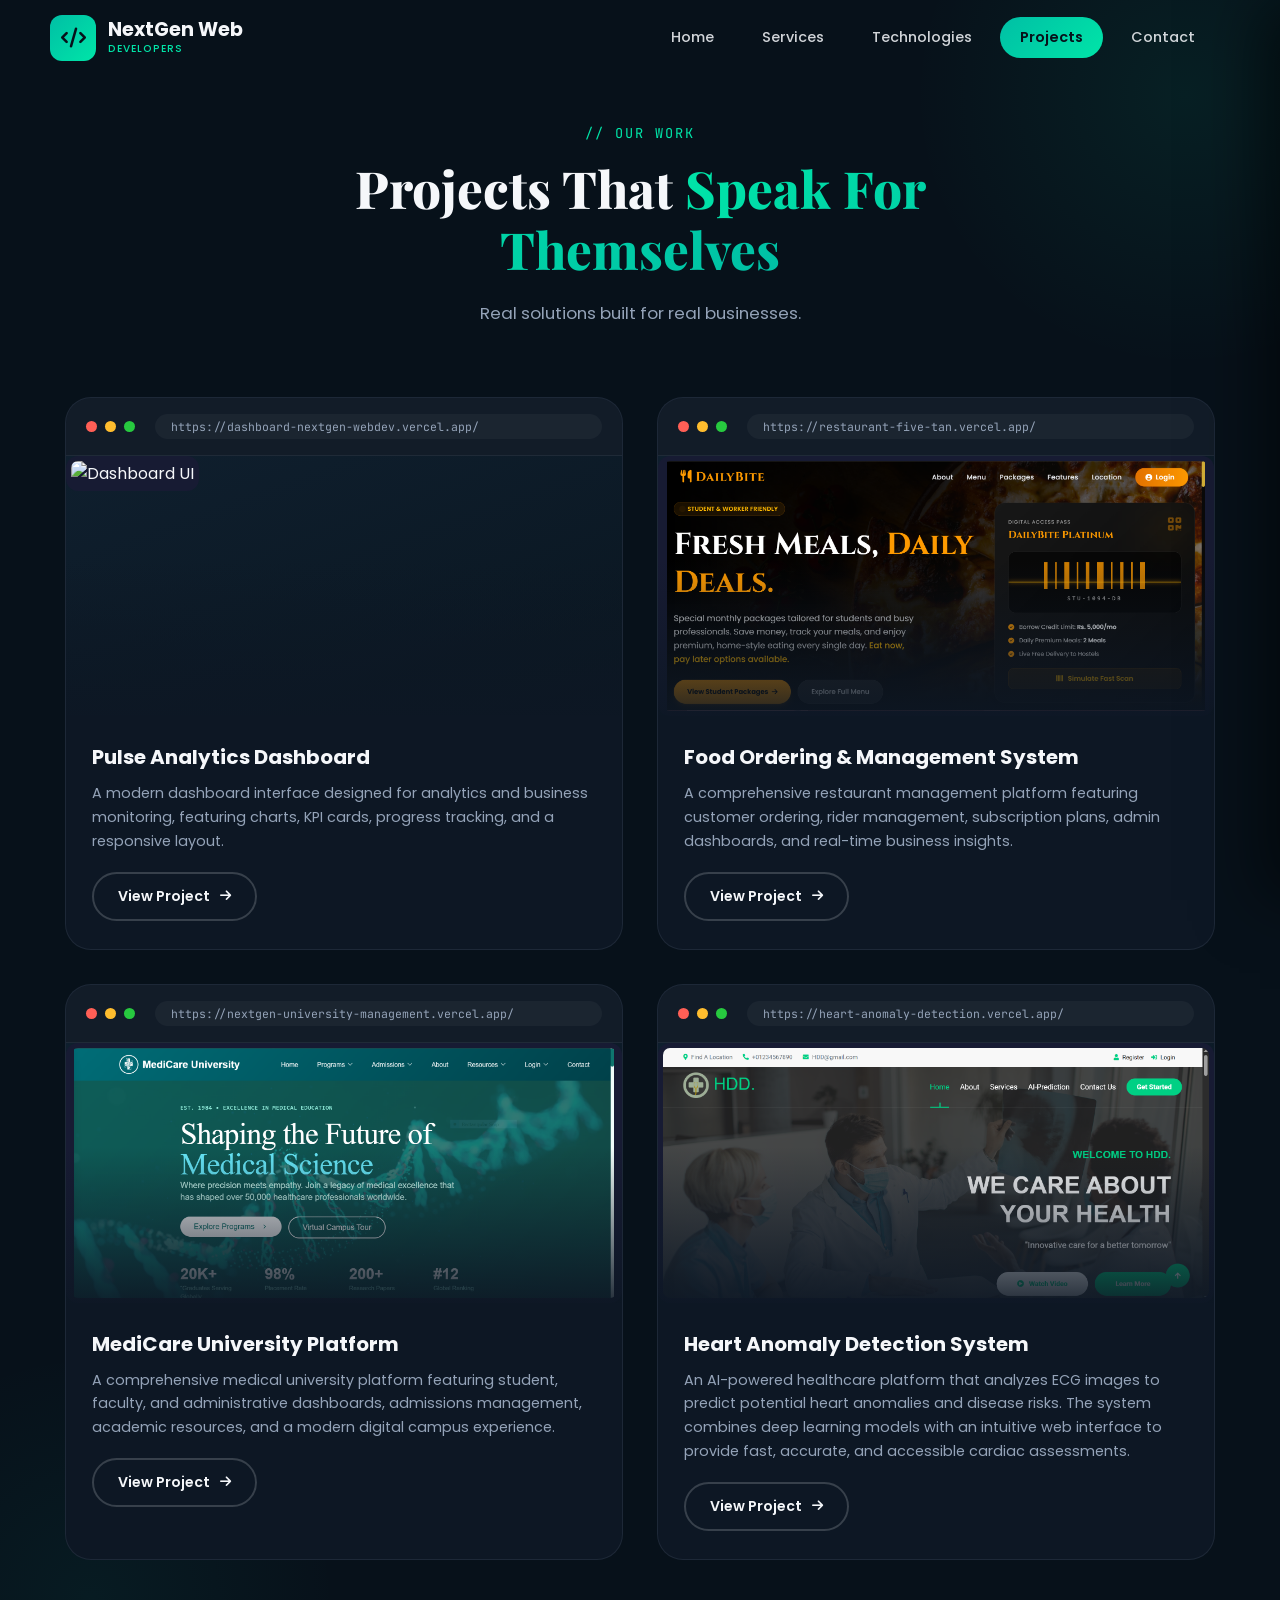
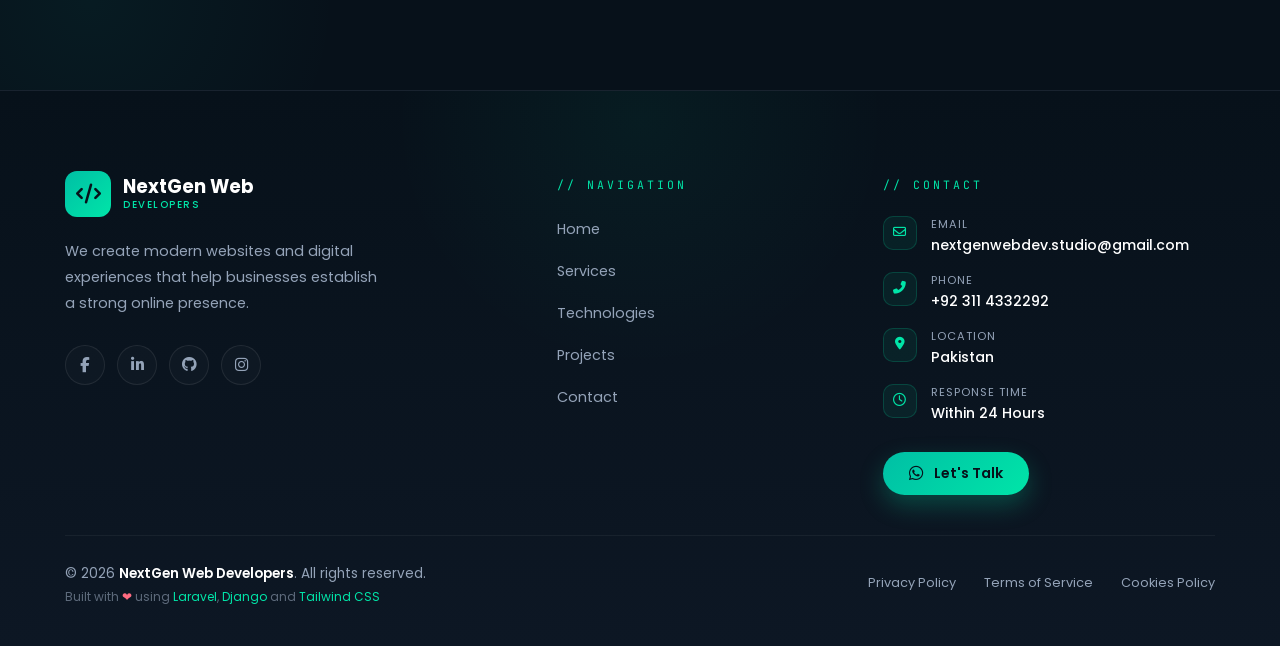
==== projects.html @ 282ff114 "Add files via upload" ====
<!DOCTYPE html>
<html lang="en">
<head>
    <meta charset="UTF-8">
    <meta name="viewport" content="width=device-width, initial-scale=1.0">
    <title>NextGen Web Developers — Websites That Grow Your Business</title>
    <link rel="stylesheet" href="https://cdnjs.cloudflare.com/ajax/libs/font-awesome/6.7.2/css/all.min.css">
    <link rel="stylesheet" href="https://cdn.jsdelivr.net/npm/bootstrap-icons@1.11.3/font/bootstrap-icons.css">
    <link
        href="https://fonts.googleapis.com/css2?family=Poppins:wght@300;400;500;600;700;800&family=Playfair+Display:wght@600;700;800&family=JetBrains+Mono:wght@400;500&display=swap"
        rel="stylesheet">
    <link rel="stylesheet" href="style1.css">
    <!-- Footer styles (namespaced, safe — no overlaps with style.css) -->
    <link rel="stylesheet" href="footer1.css">
    <style>
        .project-image{
    width:100%;
    height:100%;
    object-fit:cover;

    border-radius:12px;

    transition:0.4s ease;
    object-fit:contain;
background:#171b33;
padding:5px;
}

.project-card:hover .project-image{
    transform:scale(1.03);
}
    </style>
</head>
<body>
    <!-- ==================== NAVBAR ==================== -->
    <div class="navbar-wrapper" id="navbar">
        <nav class="navbar">
            <!-- Logo -->
            <a href="#" class="logo">
                <div class="logo-icon">
                    <i class="fas fa-code"></i>
                </div>
                <div class="logo-text">
                    <span class="university-name">NextGen Web</span>
                    <span class="tagline">Developers</span>
                </div>
            </a>
    
            <!-- Right Section -->
            <div class="nav-right">
                <ul class="nav-links" id="navLinks">
                    <li><a href="index1.html" >Home</a></li>
                    <li><a href="index1.html">Services</a></li>
                    <li><a href="index1.html">Technologies</a></li>
                    <li><a href="projects.html"  class="active">Projects</a></li>
                    <li><a href="index1.html">Contact</a></li>
                </ul>
    
                <p id="searchBtn">
    
                </p>
    
                <!-- Hamburger (right side, visible on small screens) -->
                <button class="mobile-menu-btn" id="mobileMenuBtn" aria-label="Open menu">
                    <span></span>
                    <span></span>
                    <span></span>
                </button>
            </div>
        </nav>
    </div>
    
    <!-- ==================== MOBILE SIDEBAR ==================== -->
    <div class="sidebar-backdrop" id="sidebarBackdrop"></div>
    
    <aside class="mobile-sidebar" id="mobileSidebar" aria-hidden="true">
        <div class="sidebar-header">
            <a href="#" class="logo">
                <div class="logo-icon">
                    <i class="fas fa-code"></i>
                </div>
                <div class="logo-text">
                    <span class="university-name" style="font-size:1rem;">NextGen Web</span>
                    <span class="tagline">Developers</span>
                </div>
            </a>
            <button class="sidebar-close" id="sidebarClose" aria-label="Close menu">
                <i class="fas fa-times"></i>
            </button>
        </div>
    
        <ul class="sidebar-nav">
            <li><a href="index1.html"><span><i class="fas fa-home"
                            style="margin-right:12px;color:#00E5A8;"></i>Home</span></a></li>

            <li><a href="index1.html"><span><i class="fas fa-layer-group" style="margin-right:12px;color:#00E5A8;"></i>Services</span></a></li>
    
            <li><a href="projects.html"  class="active"><span><i class="fas fa-briefcase"
                            style="margin-right:12px;color:#00E5A8;"></i>Projects</span></a></li>
            <li><a href="index1.html"><span><i class="fas fa-user" style="margin-right:12px;color:#00E5A8;"></i>About</span></a>
            </li>
            <li><a href="index1.html"><span><i class="fas fa-envelope" style="margin-right:12px;color:#00E5A8;"></i>Contact</span></a>
            </li>
        </ul>
    
        <div class="sidebar-footer">
            <a href="https://wa.me/923114332292?text=Hello%20NextGen%20Web%20Developers!%20I%20visited%20your%20website%20and%20would%20like%20to%20discuss%20a%20project."
                target="_blank" class="apply-btn"><i class="fas fa-paper-plane"></i> Get a Free Quote</a>
            <div class="sidebar-socials">
                <a href="https://www.facebook.com/profile.php?id=61590948110156" aria-label="Facebook"><i class="fab fa-facebook-f"></i></a>
                <a href="https://twitter.com"  aria-label="Twitter" target="_blank"><i class="fab fa-twitter"></i></a>
                <a href="https://instagram.com" aria-label="Instagram" target="_blank"><i class="fab fa-instagram"></i></a>
                <a href="https://linkedin.com" aria-label="LinkedIn" target="_blank"><i class="fab fa-linkedin-in"></i></a>
            </div>
        </div>
    </aside>
    
    <!-- ==================== SEARCH OVERLAY ==================== -->
    <div class="search-overlay" id="searchOverlay">
        <button class="close-search" id="closeSearch" aria-label="Close search">
            <i class="fas fa-times"></i>
        </button>
        <div class="search-container">
            <div class="search-input-wrapper">
                <input type="text" placeholder="Search services, projects, pricing...">
                <button aria-label="Submit search"><i class="fas fa-search"></i></button>
            </div>
            <div class="search-suggestions">
                <span>Popular:</span>
                <a href="#services">E-commerce Store</a>
                <a href="#services">Business Website</a>
                <a href="#services">POS System</a>
                <a href="#services">Landing Page</a>
            </div>
        </div>
    </div>

    <!-- ==================== PORTFOLIO SECTION ==================== -->
    <section class="portfolio-section" id="work">
        <div class="portfolio-inner">
            <div class="portfolio-header">
                <span class="portfolio-label">// OUR WORK</span>
                <h2>Projects That <span class="accent">Speak For Themselves</span></h2>
                <p>Real solutions built for real businesses.</p>
            </div>
    
            <div class="portfolio-grid">
    
                <!-- Project 1: Analytics Dashboard -->
                <div class="project-card">
                    <div class="browser-bar">
                        <span class="browser-dot red"></span>
                        <span class="browser-dot yellow"></span>
                        <span class="browser-dot green"></span>
                        <span class="browser-url">https://dashboard-nextgen-webdev.vercel.app/</span>
                    </div>
                <div class="project-shot">
                    <img src="images/1.png" alt="Dashboard UI" class="project-image">
                </div>
                    <div class="project-info">
                        <h3>Pulse Analytics Dashboard</h3>
                        <p>A modern dashboard interface designed for analytics and business monitoring, featuring charts, KPI cards, progress
                        tracking, and a responsive layout.</p>
                       
                        <a href="https://dashboard-nextgen-webdev.vercel.app/" target="_blank" class="view-project-btn">View Project <i class="fas fa-arrow-right"></i></a>
                    </div>
                </div>
    
                <!-- Project 2: E-commerce -->
                <div class="project-card">
                    <div class="browser-bar">
                        <span class="browser-dot red"></span>
                        <span class="browser-dot yellow"></span>
                        <span class="browser-dot green"></span>
                        <span class="browser-url">https://restaurant-five-tan.vercel.app/</span>
                    </div>
                <div class="project-shot">
                    <img src="images/restuarant.PNG" alt="Dashboard UI" class="project-image">
                </div>
                    <div class="project-info">
                        <h3>Food Ordering & Management System</h3>
                        <p>A comprehensive restaurant management platform featuring customer ordering, rider management, subscription plans,
                            admin dashboards, and real-time business insights.</p>
                        
                        <a href="https://restaurant-five-tan.vercel.app/" target="_blank" class="view-project-btn">View Project <i class="fas fa-arrow-right"></i></a>
                    </div>
                </div>
    
                <!-- Project 3: POS / Booking App -->
                <div class="project-card">
                    <div class="browser-bar">
                        <span class="browser-dot red"></span>
                        <span class="browser-dot yellow"></span>
                        <span class="browser-dot green"></span>
                        <span class="browser-url">https://nextgen-university-management.vercel.app/</span>
                    </div>
                    <div class="project-shot">
                        <img src="images/univeristy.PNG" alt="Dashboard UI" class="project-image">
                    </div>
                          
                    <div class="project-info">
                        <h3>MediCare University Platform</h3>
                        <p>A comprehensive medical university platform featuring student, faculty, and administrative dashboards, admissions
                        management, academic resources, and a modern digital campus experience.</p>
                       
                        <a href="https://nextgen-university-management.vercel.app/" target="_blank" class="view-project-btn">View Project <i class="fas fa-arrow-right"></i></a>
                    </div>
                </div>
    
                <!-- Project 4: Landing Page -->
                <div class="project-card">
                    <div class="browser-bar">
                        <span class="browser-dot red"></span>
                        <span class="browser-dot yellow"></span>
                        <span class="browser-dot green"></span>
                        <span class="browser-url">https://heart-anomaly-detection.vercel.app/</span>
                    </div>
                    <div class="project-shot">
                    <img src="images/ai.PNG" alt="Dashboard UI" class="project-image">
                    </div>
                    <div class="project-info">
                        <h3>Heart Anomaly Detection System</h3>
                        <p>An AI-powered healthcare platform that analyzes ECG images to predict potential heart anomalies and disease risks. The
                        system combines deep learning models with an intuitive web interface to provide fast, accurate, and accessible cardiac
                        assessments.</p>
                        
                        <a href="https://heart-anomaly-detection.vercel.app/" class="view-project-btn">View Project <i class="fas fa-arrow-right"></i></a>
                    </div>
                </div>
    
            </div>
        </div>
    </section>
    <!-- ---------------------------------------------------------------------------------- -->
   
    <!-- ---------------------------------------------------------------------------------- -->
    <!-- ==================== FOOTER (namespaced: ngwf-*) ==================== -->
    <footer class="ngwf-footer">
        <div class="ngwf-inner">
            <!-- Top grid -->
            <div class="ngwf-grid">
                <!-- LEFT — Brand -->
                <div class="ngwf-brand ngwf-reveal">
                    <a href="#" class="ngwf-logo">
                        <div class="ngwf-logo-icon"><i class="fas fa-code"></i></div>
                        <div class="ngwf-logo-text">
                            <span class="ngwf-brand-name">NextGen Web</span>
                            <span class="ngwf-brand-tag">Developers</span>
                        </div>
                    </a>
                    <p>We create modern websites and digital experiences that help businesses establish a strong online
                        presence.</p>
    
                    <div class="ngwf-socials">
                        <a href="https://www.facebook.com/profile.php?id=61590948110156" target="_blank"
                            aria-label="Facebook"><i class="fab fa-facebook-f"></i></a>
                        <a href="#" aria-label="LinkedIn"><i class="fab fa-linkedin-in"></i></a>
                        <a href="#" aria-label="GitHub"><i class="fab fa-github"></i></a>
                        <a href="#" aria-label="Instagram"><i class="fab fa-instagram"></i></a>
                    </div>
                </div>
    
                <!-- CENTER — Navigation -->
                <div class="ngwf-nav ngwf-reveal" style="transition-delay: 0.12s;">
                    <span class="ngwf-label">// Navigation</span>
                    <ul>
                        <li><a href="#home">Home</a></li>
                        <li><a href="#services">Services</a></li>
                        <li><a href="#technologies">Technologies</a></li>
                        <li><a href="projects.html">Projects</a></li>
                        <li><a href="#contact">Contact</a></li>
                    </ul>
                </div>
    
                <!-- RIGHT — Contact -->
                <div class="ngwf-contact ngwf-reveal" style="transition-delay: 0.24s;">
                    <span class="ngwf-label">// Contact</span>
                    <ul>
                        <li>
                            <div class="ngwf-ic"><i class="far fa-envelope"></i></div>
                            <div class="ngwf-ctext">
                                <span class="ngwf-clabel">Email</span>
                                <span class="ngwf-cvalue">nextgenwebdev.studio@gmail.com</span>
                            </div>
                        </li>
                        <li>
                            <div class="ngwf-ic"><i class="fas fa-phone-alt"></i></div>
                            <div class="ngwf-ctext">
                                <span class="ngwf-clabel">Phone</span>
                                <span class="ngwf-cvalue">+92 311 4332292</span>
                            </div>
                        </li>
                        <li>
                            <div class="ngwf-ic"><i class="fas fa-map-marker-alt"></i></div>
                            <div class="ngwf-ctext">
                                <span class="ngwf-clabel">Location</span>
                                <span class="ngwf-cvalue">Pakistan</span>
                            </div>
                        </li>
                        <li>
                            <div class="ngwf-ic"><i class="far fa-clock"></i></div>
                            <div class="ngwf-ctext">
                                <span class="ngwf-clabel">Response Time</span>
                                <span class="ngwf-cvalue">Within 24 Hours</span>
                            </div>
                        </li>
                    </ul>
    
                    <a href="https://wa.me/923114332292?text=Hello%20NextGen%20Web%20Developers!%20I%20visited%20your%20website%20and%20would%20like%20to%20discuss%20a%20project."
                        target="_blank" rel="noopener" class="ngwf-wa-btn">
                        <i class="fab fa-whatsapp"></i> Let's Talk
                    </a>
                </div>
            </div>
    
            <!-- Bottom bar -->
            <div class="ngwf-bottom ngwf-reveal" style="transition-delay: 0.35s;">
                <div class="ngwf-copy">
                    <span class="ngwf-copy-main">© 2026 <strong>NextGen Web Developers</strong>. All rights
                        reserved.</span>
                    <span class="ngwf-copy-sub">Built with <span class="ngwf-heart">❤</span> using <span
                            class="ngwf-tech">Laravel</span>,
                        <span class="ngwf-tech">Django</span> and <span class="ngwf-tech">Tailwind CSS</span></span>
                </div>
    
                <div class="ngwf-legal">
                    <a href="#">Privacy Policy</a>
                    <a href="#">Terms of Service</a>
                    <a href="#">Cookies Policy</a>
                </div>
            </div>
        </div>
    </footer>
    
    <!-- Scroll to top (namespaced) -->
    <button class="ngwf-scrolltop" id="ngwfScrollTop" aria-label="Scroll to top">
        <i class="fas fa-arrow-up"></i>
    </button>
    
    <script src="script1.js"></script>
    <!-- Footer JS (isolated IIFE — cannot conflict with script.js) -->
    <script src="footer1.js"></script>
    <script src="contact1.js"></script>

</body>
</html>
---- style1.css ----
* {
            margin: 0;
            padding: 0;
            box-sizing: border-box;
        }

        :root {
            --primary: #00E5A8;
            --secondary: #00BFA5;
            --dark: #07111A;
            --card: #0D1724;
            --text-primary: #F5F7FA;
            --text-muted: #94A3B8;
            --bg-overlay: linear-gradient(135deg,
                    rgba(4, 10, 18, .88),
                    rgba(3, 22, 18, .82));
        }

        html,
        body {
            font-family: 'Poppins', 'Segoe UI', Tahoma, Geneva, Verdana, sans-serif;
            background-color: var(--dark);
            color: var(--text-primary);
            overflow-x: hidden;
        }

        /* ==================== NAVBAR ==================== */
        .navbar-wrapper {
            position: fixed;
            top: 0;
            left: 0;
            right: 0;
            z-index: 1000;
            padding: 0;
            transition: all 0.4s cubic-bezier(0.4, 0, 0.2, 1);
        }

        .navbar-wrapper.scrolled {
            padding: 15px 40px;
        }

        .navbar {
            padding: 0 50px;
            display: flex;
            align-items: center;
            justify-content: space-between;
            height: 75px;
            border-radius: 0;
            transition: all 0.4s cubic-bezier(0.4, 0, 0.2, 1);
            animation: slideDown 1.2s ease-out forwards;
        }

        @keyframes slideDown {
            from { opacity: 0; transform: translateY(-30px); }
            to { opacity: 1; transform: translateY(0); }
        }

        .navbar-wrapper.scrolled .navbar {
            border-radius: 50px;
            padding: 0 40px;
            height: 65px;
            background: rgba(7, 17, 26, 0.6);
            backdrop-filter: blur(14px);
            -webkit-backdrop-filter: blur(14px);
            border: 1px solid rgba(0, 229, 168, 0.15);
            box-shadow: 0 15px 40px rgba(0, 0, 0, 0.35);
        }

        .logo {
            display: flex;
            align-items: center;
            gap: 12px;
            text-decoration: none;
            flex-shrink: 0;
        }

        .logo-icon {
            width: 45px;
            height: 45px;
            background: linear-gradient(135deg, var(--secondary), var(--primary));
            border-radius: 12px;
            display: flex;
            align-items: center;
            justify-content: center;
            transition: all 0.3s ease;
            flex-shrink: 0;
            overflow: hidden;
        }

        .navbar-wrapper.scrolled .logo-icon { width: 40px; height: 40px; border-radius: 10px; }

        .logo-icon i { font-size: 1.3rem; color: #07111A; }

        .navbar-wrapper.scrolled .logo-icon i { font-size: 1.15rem; }

        .logo-text { display: flex; flex-direction: column; }

        .logo-text .university-name {
            font-size: 1.2rem;
            font-weight: 700;
            color: var(--text-primary);
            line-height: 1.2;
            white-space: nowrap;
            transition: all 0.3s ease;
        }

        .navbar-wrapper.scrolled .logo-text .university-name { font-size: 1.1rem; }

        .logo-text .tagline {
            font-size: 0.65rem;
            color: var(--primary);
            font-weight: 500;
            letter-spacing: 1px;
            text-transform: uppercase;
            white-space: nowrap;
        }

        .nav-links {
            display: flex;
            align-items: center;
            gap: 8px;
            list-style: none;
        }

        .nav-links li a {
            text-decoration: none;
            color: rgba(245, 247, 250, 0.85);
            font-size: 0.9rem;
            font-weight: 500;
            padding: 10px 20px;
            border-radius: 25px;
            transition: all 0.3s ease;
            position: relative;
            display: inline-block;
            white-space: nowrap;
        }

        .nav-links li a:hover { color: var(--primary); background: rgba(0, 229, 168, 0.1); }

        .nav-links li a.active {
            color: #07111A;
            font-weight: 600;
            background: linear-gradient(135deg, var(--secondary), var(--primary));
        }

        .nav-links li.has-dropdown { position: relative; }

        .nav-links li.has-dropdown > a::after {
            content: '\f107';
            font-family: 'Font Awesome 6 Free';
            font-weight: 900;
            margin-left: 8px;
            font-size: 0.75rem;
            transition: transform 0.3s ease;
            display: inline-block;
        }

        .nav-links li.has-dropdown:hover > a::after { transform: rotate(180deg); }

        .dropdown {
            position: absolute;
            top: 100%;
            left: 50%;
            transform: translateX(-50%) translateY(10px);
            background: var(--card);
            min-width: 240px;
            border-radius: 15px;
            border: 1px solid rgba(0, 229, 168, 0.15);
            box-shadow: 0 15px 50px rgba(0, 0, 0, 0.45);
            opacity: 0;
            visibility: hidden;
            transition: all 0.3s ease;
            padding: 10px;
            margin-top: 15px;
            list-style: none;
        }

        .dropdown::before {
            content: '';
            position: absolute;
            top: -8px;
            left: 50%;
            transform: translateX(-50%);
            border-left: 10px solid transparent;
            border-right: 10px solid transparent;
            border-bottom: 10px solid var(--card);
        }

        .nav-links li.has-dropdown:hover .dropdown {
            opacity: 1;
            visibility: visible;
            transform: translateX(-50%) translateY(0);
        }

        .dropdown li a {
            color: var(--text-muted);
            display: flex;
            align-items: center;
            gap: 10px;
            padding: 12px 15px;
            border-radius: 10px;
            font-size: 0.85rem;
            text-decoration: none;
        }

        .dropdown li a:hover { background: rgba(0, 229, 168, 0.08); color: var(--primary); }

        .dropdown li a i { width: 20px; color: var(--primary); }

        .nav-right { display: flex; align-items: center; gap: 15px; }

        .search-btn {
            width: 45px;
            height: 45px;
            border-radius: 50%;
            border: 2px solid rgba(245, 247, 250, 0.2);
            background: transparent;
            color: var(--text-primary);
            cursor: pointer;
            display: flex;
            align-items: center;
            justify-content: center;
            transition: all 0.3s ease;
            flex-shrink: 0;
        }

        .navbar-wrapper.scrolled .search-btn { width: 40px; height: 40px; }

        .search-btn:hover {
            background: rgba(0, 229, 168, 0.12);
            border-color: var(--primary);
            color: var(--primary);
        }

        .search-btn i { font-size: 1rem; }

        /* ==================== SEARCH OVERLAY ==================== */
        .search-overlay {
            position: fixed;
            inset: 0;
            background: rgba(7, 17, 26, 0.95);
            backdrop-filter: blur(10px);
            z-index: 2000;
            display: flex;
            align-items: center;
            justify-content: center;
            opacity: 0;
            visibility: hidden;
            transition: all 0.4s ease;
        }

        .search-overlay.active { opacity: 1; visibility: visible; }

        .search-container {
            width: 100%;
            max-width: 700px;
            padding: 0 20px;
            transform: translateY(30px);
            transition: all 0.4s ease;
        }

        .search-overlay.active .search-container { transform: translateY(0); }

        .search-input-wrapper { position: relative; }

        .search-input-wrapper input {
            width: 100%;
            padding: 25px 80px 25px 30px;
            font-size: 1.3rem;
            border: none;
            border-radius: 60px;
            background: var(--card);
            color: var(--text-primary);
            border: 1px solid rgba(0, 229, 168, 0.2);
            outline: none;
            font-family: inherit;
        }

        .search-input-wrapper input::placeholder { color: var(--text-muted); }

        .search-input-wrapper button {
            position: absolute;
            right: 10px;
            top: 50%;
            transform: translateY(-50%);
            width: 50px;
            height: 50px;
            border-radius: 50%;
            border: none;
            background: linear-gradient(135deg, var(--secondary), var(--primary));
            color: #07111A;
            cursor: pointer;
            font-size: 1.1rem;
            transition: all 0.3s ease;
        }

        .search-input-wrapper button:hover { transform: translateY(-50%) scale(1.05); }

        .close-search {
            position: absolute;
            top: 40px;
            right: 40px;
            width: 50px;
            height: 50px;
            border-radius: 50%;
            border: 2px solid rgba(245, 247, 250, 0.3);
            background: transparent;
            color: var(--text-primary);
            cursor: pointer;
            font-size: 1.3rem;
            transition: all 0.3s ease;
        }

        .close-search:hover { background: rgba(255, 107, 107, 0.3); border-color: #FF6B6B; }

        .search-suggestions {
            margin-top: 30px;
            display: flex;
            flex-wrap: wrap;
            gap: 10px;
            justify-content: center;
            align-items: center;
        }

        .search-suggestions span { color: var(--text-muted); font-size: 0.9rem; }

        .search-suggestions a {
            color: var(--primary);
            text-decoration: none;
            padding: 8px 16px;
            background: rgba(0, 229, 168, 0.08);
            border-radius: 20px;
            font-size: 0.85rem;
            transition: all 0.3s ease;
        }

        .search-suggestions a:hover { background: rgba(0, 229, 168, 0.18); }

        /* ==================== HAMBURGER BUTTON ==================== */
        .mobile-menu-btn {
            display: none;
            width: 45px;
            height: 45px;
            border: 2px solid rgba(245, 247, 250, 0.2);
            border-radius: 12px;
            background: transparent;
            cursor: pointer;
            position: relative;
            flex-direction: column;
            align-items: center;
            justify-content: center;
            gap: 5px;
            transition: all 0.3s ease;
            flex-shrink: 0;
            z-index: 1600;
        }

        .mobile-menu-btn:hover { background: rgba(0, 229, 168, 0.12); border-color: var(--primary); }

        .mobile-menu-btn span {
            display: block;
            width: 22px;
            height: 2px;
            background: var(--text-primary);
            border-radius: 2px;
            transition: all 0.35s cubic-bezier(0.68, -0.55, 0.265, 1.55);
        }

        .mobile-menu-btn.active span:nth-child(1) { transform: rotate(45deg) translate(5px, 5px); }
        .mobile-menu-btn.active span:nth-child(2) { opacity: 0; transform: translateX(10px); }
        .mobile-menu-btn.active span:nth-child(3) { transform: rotate(-45deg) translate(5px, -5px); }

        /* ==================== MOBILE SIDEBAR ==================== */
        .sidebar-backdrop {
            position: fixed;
            inset: 0;
            background: rgba(4, 10, 16, 0.65);
            backdrop-filter: blur(4px);
            z-index: 1400;
            opacity: 0;
            visibility: hidden;
            transition: all 0.4s ease;
        }

        .sidebar-backdrop.active { opacity: 1; visibility: visible; }

        .mobile-sidebar {
            position: fixed;
            top: 0;
            right: 0;
            bottom: 0;
            width: 320px;
            max-width: 85vw;
            background: linear-gradient(160deg, #0D1B2A 0%, #07111A 100%);
            z-index: 1500;
            transform: translateX(100%);
            transition: transform 0.45s cubic-bezier(0.4, 0, 0.2, 1);
            display: flex;
            flex-direction: column;
            box-shadow: -20px 0 60px rgba(0, 0, 0, 0.5);
            overflow-y: auto;
        }

        .mobile-sidebar.active { transform: translateX(0); }

        .sidebar-header {
            display: flex;
            align-items: center;
            justify-content: space-between;
            padding: 22px 24px;
            border-bottom: 1px solid rgba(0, 229, 168, 0.1);
        }

        .sidebar-header .logo-icon { width: 40px; height: 40px; border-radius: 10px; }
        .sidebar-header .logo-icon i { font-size: 1.1rem; }

        .sidebar-close {
            width: 40px;
            height: 40px;
            border-radius: 50%;
            border: 2px solid rgba(245, 247, 250, 0.15);
            background: transparent;
            color: var(--text-primary);
            font-size: 1rem;
            cursor: pointer;
            transition: all 0.3s ease;
        }

        .sidebar-close:hover {
            background: rgba(255, 107, 107, 0.25);
            border-color: #FF6B6B;
            transform: rotate(90deg);
        }

        .sidebar-nav { list-style: none; padding: 18px 16px; flex: 1; }

        .sidebar-nav > li {
            margin-bottom: 4px;
            opacity: 0;
            transform: translateX(30px);
            transition: all 0.4s ease;
        }

        .mobile-sidebar.active .sidebar-nav > li { opacity: 1; transform: translateX(0); }
        .mobile-sidebar.active .sidebar-nav > li:nth-child(1) { transition-delay: 0.10s; }
        .mobile-sidebar.active .sidebar-nav > li:nth-child(2) { transition-delay: 0.16s; }
        .mobile-sidebar.active .sidebar-nav > li:nth-child(3) { transition-delay: 0.22s; }
        .mobile-sidebar.active .sidebar-nav > li:nth-child(4) { transition-delay: 0.28s; }
        .mobile-sidebar.active .sidebar-nav > li:nth-child(5) { transition-delay: 0.34s; }

        .sidebar-nav > li > a,
        .sidebar-nav .sidebar-toggle {
            display: flex;
            align-items: center;
            justify-content: space-between;
            width: 100%;
            padding: 14px 18px;
            color: rgba(245, 247, 250, 0.85);
            font-size: 0.95rem;
            font-weight: 500;
            font-family: inherit;
            text-decoration: none;
            background: transparent;
            border: none;
            border-radius: 14px;
            cursor: pointer;
            transition: all 0.3s ease;
            text-align: left;
        }

        .sidebar-nav > li > a:hover,
        .sidebar-nav .sidebar-toggle:hover { background: rgba(0, 229, 168, 0.1); color: var(--primary); }

        .sidebar-nav > li > a.active {
            background: linear-gradient(135deg, var(--secondary), var(--primary));
            color: #07111A;
            font-weight: 600;
        }

        .sidebar-nav > li > a.active i { color: #07111A !important; }

        .sidebar-toggle i.chevron { font-size: 0.75rem; transition: transform 0.3s ease; }
        .sidebar-item.open .sidebar-toggle i.chevron { transform: rotate(180deg); }

        .sidebar-submenu {
            list-style: none;
            max-height: 0;
            overflow: hidden;
            transition: max-height 0.4s ease;
        }

        .sidebar-item.open .sidebar-submenu { max-height: 350px; }

        .sidebar-submenu li a {
            display: flex;
            align-items: center;
            gap: 12px;
            padding: 11px 18px 11px 32px;
            color: var(--text-muted);
            font-size: 0.85rem;
            text-decoration: none;
            border-radius: 12px;
            transition: all 0.3s ease;
        }

        .sidebar-submenu li a i { width: 18px; color: var(--primary); font-size: 0.8rem; }
        .sidebar-submenu li a:hover { background: rgba(0, 229, 168, 0.08); color: var(--text-primary); }

        .sidebar-footer {
            padding: 20px 24px 28px;
            border-top: 1px solid rgba(0, 229, 168, 0.1);
        }

        .sidebar-footer .apply-btn {
            display: flex;
            align-items: center;
            justify-content: center;
            gap: 10px;
            width: 100%;
            padding: 14px;
            border: none;
            border-radius: 40px;
            background: linear-gradient(135deg, var(--secondary), var(--primary));
            color: #07111A;
            font-size: 0.95rem;
            font-weight: 700;
            font-family: inherit;
            cursor: pointer;
            transition: all 0.3s ease;
        }

        .sidebar-footer .apply-btn:hover { transform: translateY(-2px); box-shadow: 0 10px 25px rgba(0, 229, 168, 0.3); }

        .sidebar-socials { display: flex; justify-content: center; gap: 14px; margin-top: 18px; }

        .sidebar-socials a {
            width: 38px;
            height: 38px;
            border-radius: 50%;
            border: 1px solid rgba(245, 247, 250, 0.15);
            display: flex;
            align-items: center;
            justify-content: center;
            color: var(--text-muted);
            text-decoration: none;
            font-size: 0.9rem;
            transition: all 0.3s ease;
        }

        .sidebar-socials a:hover { background: rgba(0, 229, 168, 0.15); color: var(--primary); border-color: var(--primary); }

        body.sidebar-open { overflow: hidden; }

        /* ==================== HERO (STICKY) ==================== */
        .hero {
            position: sticky;
            top: 0;
            width: 100%;
            min-height: 100vh;
            display: flex;
            align-items: flex-start;
            justify-content: center;
            padding-top: 140px;
            padding-bottom: 60px;
            z-index: 1;
            overflow: hidden;
        }

        .hero-video {
            position: absolute;
            top: 0;
            left: 0;
            width: 100%;
            height: 100%;
            object-fit: cover;
            z-index: 0;
        }

        .hero-overlay {
            position: absolute;
            inset: 0;
            background: var(--bg-overlay);
            z-index: 1;
        }

        .hero-content {
            position: relative;
            z-index: 2;
            max-width: 1200px;
            padding: 0 2rem;
            width: 100%;
            display: flex;
            justify-content: center;
        }

        .hero-text {
            max-width: 1000px;
            text-align: center;
            animation: slideUp 1.5s ease-out forwards;
            animation-delay: 0.3s;
            opacity: 0;
        }

        @keyframes slideUp {
            from { opacity: 0; transform: translateY(30px); }
            to { opacity: 1; transform: translateY(0); }
        }

        .hero-badge {
            display: inline-flex;
            align-items: center;
            gap: 10px;
            padding: 8px 20px;
            border-radius: 30px;
            background: rgba(0, 229, 168, 0.08);
            border: 1px solid rgba(0, 229, 168, 0.25);
            font-size: 0.8rem;
            color: var(--text-primary);
            margin-bottom: 1.4rem;
            backdrop-filter: blur(6px);
        }

        .hero-badge .pulse-dot {
            width: 9px;
            height: 9px;
            border-radius: 50%;
            background: var(--primary);
            position: relative;
            flex-shrink: 0;
        }

        .hero-badge .pulse-dot::after {
            content: '';
            position: absolute;
            inset: -4px;
            border-radius: 50%;
            background: rgba(0, 229, 168, 0.4);
            animation: pulse 1.8s ease-out infinite;
        }

        @keyframes pulse {
            0% { transform: scale(0.6); opacity: 1; }
            100% { transform: scale(1.8); opacity: 0; }
        }

        .hero-tagline {
            font-family: 'JetBrains Mono', monospace;
            font-size: 0.85rem;
            letter-spacing: 2px;
            color: var(--primary);
            margin-bottom: 1rem;
            text-transform: uppercase;
            display: block;
        }

        h1.hero-heading {
            font-family: 'Playfair Display', serif;
            letter-spacing: -0.02em;
            font-size: clamp(2.3rem, 6vw, 4.3rem);
            font-weight: 800;
            line-height: 1.15;
            margin-bottom: 1.5rem;
            color: var(--text-primary);
            text-shadow: 0 2px 10px rgba(0, 0, 0, 0.3);
        }

        .hero-accent {
            background: linear-gradient(135deg, var(--primary), var(--secondary));
            -webkit-background-clip: text;
            background-clip: text;
            -webkit-text-fill-color: transparent;
        }

        .typed-cursor {
            display: inline-block;
            width: 3px;
            height: 0.9em;
            background: var(--primary);
            margin-left: 6px;
            vertical-align: -0.1em;
            animation: blink 0.9s step-end infinite;
        }

        @keyframes blink { 0%, 100% { opacity: 1; } 50% { opacity: 0; } }

        .hero-description {
            max-width: 640px;
            margin: 1.5rem auto 0;
            line-height: 1.7;
            color: var(--text-muted);
            font-size: 1.05rem;
        }

        .hero-actions {
            display: flex;
            gap: 16px;
            justify-content: center;
            margin-top: 2.2rem;
            flex-wrap: wrap;
        }

        .hero-btn {
            padding: 0.9rem 2.2rem;
            font-size: 0.95rem;
            font-weight: 600;
            font-family: inherit;
            border-radius: 40px;
            cursor: pointer;
            transition: all 0.25s ease;
            display: inline-flex;
            align-items: center;
            gap: 10px;
            justify-content: center;
        }

        .primary-btn {
            background: linear-gradient(135deg, var(--secondary), var(--primary));
            color: #07111A;
            border: none;
            box-shadow: 0 10px 30px rgba(0, 229, 168, 0.25);
        }

        .primary-btn:hover { transform: translateY(-3px); box-shadow: 0 15px 40px rgba(0, 229, 168, 0.4); }

        .ghost-btn {
            background: rgba(245, 247, 250, 0.05);
            color: var(--text-primary);
            border: 2px solid rgba(245, 247, 250, 0.35);
            backdrop-filter: blur(6px);
        }

        .ghost-btn:hover { border-color: var(--primary); color: var(--primary); transform: translateY(-3px); }

        /* Stats */
        .hero-stats {
            margin: 3.2rem auto 0;
            max-width: 860px;
            display: grid;
            grid-template-columns: repeat(4, 1fr);
            gap: 14px;
            padding: 22px 26px;
            border-radius: 24px;
            background: rgba(13, 23, 36, 0.55);
            border: 1px solid rgba(0, 229, 168, 0.15);
            backdrop-filter: blur(12px);
        }

        .hero-stats > div { position: relative; text-align: center; }

        .hero-stats > div:not(:last-child)::after {
            content: '';
            position: absolute;
            right: -7px;
            top: 50%;
            transform: translateY(-50%);
            width: 1px;
            height: 60%;
            background: rgba(148, 163, 184, 0.2);
        }

        .hero-stats h3 {
            font-size: 2rem;
            font-weight: 700;
            background: linear-gradient(135deg, var(--primary), var(--secondary));
            -webkit-background-clip: text;
            background-clip: text;
            -webkit-text-fill-color: transparent;
            margin-bottom: 4px;
        }

        .hero-stats span { font-size: 0.82rem; color: var(--text-muted); letter-spacing: 0.5px; }

        .scroll-hint {
            position: absolute;
            bottom: 26px;
            left: 50%;
            transform: translateX(-50%);
            z-index: 2;
            color: var(--text-muted);
            font-size: 0.75rem;
            letter-spacing: 2px;
            text-transform: uppercase;
            display: flex;
            flex-direction: column;
            align-items: center;
            gap: 8px;
        }

        .scroll-hint i { color: var(--primary); animation: bounce 1.8s infinite; }

        @keyframes bounce { 0%, 100% { transform: translateY(0); } 50% { transform: translateY(8px); } }

        /* ==================== SECTION 2 — SERVICES (slides over hero) ==================== */
        .services-section {
            position: relative;
            z-index: 10;
            background: var(--dark);
            padding: 110px 2rem 120px;
            border-top-left-radius: 36px;
            border-top-right-radius: 36px;
            box-shadow: 0 -30px 80px rgba(0, 0, 0, 0.6);
            margin-top: -36px;
            overflow: hidden;
        }

        .services-section::before,
        .services-section::after {
            content: '';
            position: absolute;
            border-radius: 50%;
            filter: blur(120px);
            pointer-events: none;
        }

        .services-section::before {
            width: 500px;
            height: 500px;
            background: rgba(0, 229, 168, 0.07);
            top: -150px;
            left: -150px;
        }

        .services-section::after {
            width: 450px;
            height: 450px;
            background: rgba(0, 191, 165, 0.06);
            bottom: -120px;
            right: -120px;
        }

        .services-inner {
            max-width: 1150px;
            margin: 0 auto;
            position: relative;
            z-index: 1;
        }

        .section-header {
            text-align: center;
            max-width: 720px;
            margin: 0 auto 64px;
            opacity: 0;
            transform: translateY(30px);
            transition: all 0.8s ease;
        }

        .section-header.visible { opacity: 1; transform: translateY(0); }

        .section-label {
            font-family: 'JetBrains Mono', monospace;
            font-size: 0.85rem;
            letter-spacing: 2px;
            color: var(--primary);
            display: inline-block;
            margin-bottom: 14px;
        }

        .section-header h2 {
            font-family: 'Playfair Display', serif;
            font-size: clamp(1.9rem, 4.5vw, 3rem);
            font-weight: 700;
            color: var(--text-primary);
            line-height: 1.2;
            margin-bottom: 16px;
        }

        .section-header p {
            color: var(--text-muted);
            font-size: 1.02rem;
            line-height: 1.7;
        }

        .services-grid {
            display: grid;
            grid-template-columns: repeat(3, 1fr);
            gap: 26px;
        }

        .service-card {
            position: relative;
            background: var(--card);
            border: 1px solid rgba(148, 163, 184, 0.12);
            border-radius: 22px;
            padding: 36px 30px;
            transition: all 0.4s ease;
            overflow: hidden;
            opacity: 0;
            transform: translateY(40px);
        }

        .service-card.pop-in { opacity: 1; transform: translateY(0); }

        .service-card::before {
            content: '';
            position: absolute;
            top: -60px;
            right: -60px;
            width: 180px;
            height: 180px;
            border-radius: 50%;
            background: rgba(0, 229, 168, 0.12);
            filter: blur(50px);
            opacity: 0;
            transition: opacity 0.4s ease;
            pointer-events: none;
        }

        .service-card:hover {
            transform: translateY(-8px);
            border-color: rgba(0, 229, 168, 0.45);
            box-shadow: 0 20px 50px rgba(0, 0, 0, 0.45), 0 0 30px rgba(0, 229, 168, 0.08);
        }

        .service-card:hover::before { opacity: 1; }

        .service-icon {
            width: 58px;
            height: 58px;
            border-radius: 16px;
            background: rgba(0, 229, 168, 0.1);
            border: 1px solid rgba(0, 229, 168, 0.25);
            display: flex;
            align-items: center;
            justify-content: center;
            margin-bottom: 22px;
            transition: all 0.4s ease;
        }

        .service-icon i { font-size: 1.4rem; color: var(--primary); transition: all 0.4s ease; }

        .service-card:hover .service-icon {
            background: linear-gradient(135deg, var(--secondary), var(--primary));
            box-shadow: 0 10px 25px rgba(0, 229, 168, 0.35);
        }

        .service-card:hover .service-icon i { color: #07111A; }

        .service-card h3 { font-size: 1.15rem; font-weight: 600; color: var(--text-primary); margin-bottom: 12px; }
        .service-card p { font-size: 0.9rem; color: var(--text-muted); line-height: 1.7; }

        .service-card .card-link {
            display: inline-flex;
            align-items: center;
            gap: 8px;
            margin-top: 20px;
            font-size: 0.85rem;
            font-weight: 600;
            color: var(--primary);
            text-decoration: none;
            opacity: 0.85;
            transition: gap 0.3s ease;
        }

        .service-card .card-link:hover { gap: 14px; }

        /* ==================== SECTION 3 — TECHNOLOGIES (light, slides over) ==================== */
        .tech-section {
            position: relative;
            z-index: 15;
            background: #07111A;
            padding: 110px 2rem 120px;
            margin-top: -80px;
            border-radius: 40px 40px 0 0;
            box-shadow: 0 -30px 80px rgba(0, 0, 0, 0.15);
            overflow: hidden;
        }

        .tech-inner {
            max-width: 1150px;
            margin: 0 auto;
            display: grid;
            grid-template-columns: 45% 55%;
            gap: 60px;
            align-items: center;
        }

        /* Left side — Illustration area */
        .tech-visual {
            position: relative;
            display: flex;
            justify-content: center;
            align-items: center;
            min-height: 480px;
        }

        .tech-visual-bg {
            position: absolute;
            top: 50%;
            left: 50%;
            transform: translate(-50%, -50%);
            width: 350px;
            height: 350px;
            background: radial-gradient(circle, rgba(0, 229, 168, 0.12) 0%, transparent 70%);
            border-radius: 50%;
            
        }

        .tech-laptop-img {
            position: relative;
            z-index: 2;
            width: 100%;
            max-width: 460px;
            border-radius: 14px;
             filter: brightness(0.85);
            box-shadow: 0 30px 60px rgba(118, 128, 137, 0.15), 0 8px 20px rgba(56, 114, 79, 0.1);
        }

        /* Floating decorative cards */
        .float-card {
            position: absolute;
            z-index: 3;
            background: rgb(206, 205, 205);
            border-radius: 14px;
            padding: 14px 18px;
            box-shadow: 0 10px 35px rgba(7, 17, 26, 0.1);
            border: 1px solid #E2E8F0;
            display: flex;
            align-items: center;
            gap: 10px;
            font-size: 0.8rem;
            color: #0D1724;
            font-weight: 600;
        }

        .float-card i { font-size: 1.2rem; }

        .float-card-1 {
            top: 20px;
            right: -20px;
            animation: float1 4s ease-in-out infinite;
        }

        .float-card-2 {
            bottom: 60px;
            left: -10px;
            animation: float2 5s ease-in-out infinite;
        }

        .float-card-3 {
            bottom: 20px;
            right: 0;
            animation: float1 4.5s ease-in-out infinite;
            animation-delay: 0.5s;
        }

        @keyframes float1 {
            0%, 100% { transform: translateY(0); }
            50% { transform: translateY(-12px); }
        }

        @keyframes float2 {
            0%, 100% { transform: translateY(0); }
            50% { transform: translateY(-10px); }
        }

        .float-card .fc-icon {
            width: 36px;
            height: 36px;
            border-radius: 10px;
            display: flex;
            align-items: center;
            justify-content: center;
            flex-shrink: 0;
        }

        .fc-green { background: rgba(0, 229, 168, 0.12); color: var(--secondary); }
        .fc-blue { background: rgba(59, 130, 246, 0.12); color: #3b82f6; }
        .fc-purple { background: rgba(139, 92, 246, 0.12); color: #8b5cf6; }

        .fc-stat { font-size: 0.7rem; color: #64748B; font-weight: 400; }

        /* Right side — Content */
        .tech-content {
            position: relative;
            z-index: 2;
        }

        .tech-label {
            font-family: 'JetBrains Mono', monospace;
            font-size: 0.82rem;
            letter-spacing: 2px;
            color: var(--secondary);
            text-transform: uppercase;
            display: inline-block;
            margin-bottom: 14px;
        }

        .tech-heading {
            font-family: 'Playfair Display', serif;
            font-size: clamp(1.8rem, 3.5vw, 2.6rem);
            font-weight: 800;
            color: white;
            line-height: 1.2;
            margin-bottom: 16px;
        }

        .tech-heading .accent {
            background: linear-gradient(135deg, var(--primary), var(--secondary));
            -webkit-background-clip: text;
            background-clip: text;
            -webkit-text-fill-color: transparent;
        }

        .tech-desc {
            color: #64748B;
            font-size: 0.95rem;
            line-height: 1.7;
            margin-bottom: 36px;
            max-width: 480px;
        }

        /* Tech logo grid */
        .tech-grid {
            display: flex;
            flex-direction: column;
            gap: 16px;
        }

        .tech-row {
            display: flex;
            gap: 16px;
            flex-wrap: wrap;
        }

        .tech-card {
            background: #0D1724;
            border: 1px solid #E2E8F0;
            border-radius: 18px;
            padding: 20px 22px;
            display: flex;
            flex-direction: column;
            align-items: center;
            gap: 10px;
            min-width: 110px;
            flex: 1;
            transition: all 0.3s ease;
            cursor: pointer;
        }

        .tech-card:hover {
            transform: translateY(-6px);
            box-shadow: 0 12px 35px rgba(7, 17, 26, 0.1);
            border-color: var(--primary);
        }

        .tech-card img {
            width: 42px;
            height: 42px;
            object-fit: contain;
        }

        .tech-card span {
            font-size: 0.82rem;
            font-weight: 600;
            color: white;
        }

        /* Reveal animations for tech section */
        .tech-reveal {
            opacity: 0;
            transform: translateY(40px);
            transition: all 0.8s cubic-bezier(0.4, 0, 0.2, 1);
        }

        .tech-reveal.visible {
            opacity: 1;
            transform: translateY(0);
        }

        /* ==================== RESPONSIVE ==================== */
        @media (max-width: 1200px) {
            .navbar { padding: 0 30px; }
            .nav-links li a { padding: 10px 14px; font-size: 0.85rem; }
            .tech-inner { gap: 40px; }
        }

        @media (max-width: 992px) {
            .nav-links { display: none; }
            .mobile-menu-btn { display: flex; }
            .navbar { padding: 0 24px; }
            .navbar-wrapper.scrolled { padding: 12px 20px; }
            .navbar-wrapper.scrolled .navbar { padding: 0 20px; border-radius: 40px; }
            .services-grid { grid-template-columns: repeat(2, 1fr); }
            .tech-inner {
                grid-template-columns: 1fr;
                gap: 50px;
            }
            .tech-visual { min-height: 380px; order: -1; }
            .tech-content { text-align: center; }
            .tech-desc { margin-left: auto; margin-right: auto; }
            .tech-row { justify-content: center; }
        }

        @media (max-width: 768px) {
            .navbar { padding: 0 18px; height: 68px; }
            .navbar-wrapper.scrolled { padding: 10px 14px; }
            .navbar-wrapper.scrolled .navbar { height: 60px; border-radius: 35px; padding: 0 16px; }
            .logo-text .university-name { font-size: 1.05rem; }
            .logo-text .tagline { font-size: 0.58rem; }
            .hero { padding-top: 120px; }
            .hero-content { padding: 0 1.5rem; }
            .hero-description { font-size: 1rem; }
            .hero-stats { grid-template-columns: repeat(2, 1fr); gap: 24px; }
            .hero-stats > div:not(:last-child)::after { display: none; }
            .scroll-hint { display: none; }
            .services-section { padding: 80px 1.5rem 90px; border-top-left-radius: 26px; border-top-right-radius: 26px; }
            .services-grid { grid-template-columns: 1fr; }
            .tech-section { padding: 80px 1.5rem 80px; border-radius: 30px 30px 0 0; margin-top: -50px; }
            .tech-visual { min-height: 300px; }
            .float-card-1 { right: 10px; top: 10px; }
            .float-card-2 { left: 5px; bottom: 40px; }
            .float-card-3 { display: none; }
        }

        @media (max-width: 640px) {
            .tech-card { min-width: 90px; padding: 16px 14px; }
            .tech-card img { width: 36px; height: 36px; }
            .tech-card span { font-size: 0.75rem; }
        }

        @media (max-width: 480px) {
            .navbar { padding: 0 14px; height: 64px; }
            .navbar-wrapper.scrolled { padding: 8px 10px; }
            .navbar-wrapper.scrolled .navbar { height: 56px; border-radius: 30px; padding: 0 12px; }
            .logo-icon, .navbar-wrapper.scrolled .logo-icon { width: 38px; height: 38px; border-radius: 10px; }
            .logo-icon i { font-size: 1rem; }
            .logo-text .university-name { font-size: 0.95rem; }
            .search-btn, .navbar-wrapper.scrolled .search-btn { width: 38px; height: 38px; }
            .mobile-menu-btn { width: 40px; height: 40px; }
            .nav-right { gap: 10px; }
            .hero { padding-top: 110px; }
            .hero-content { padding: 0 1rem; }
            .hero-description { font-size: 0.95rem; }
            .hero-actions { flex-direction: column; align-items: stretch; }
            .hero-btn { padding: 0.85rem 1.5rem; font-size: 0.95rem; }
            .hero-stats { gap: 20px; margin-top: 2.5rem; padding: 20px 18px; }
            .hero-stats h3 { font-size: 1.55rem; }
            .close-search { top: 20px; right: 20px; }
            .search-input-wrapper input { padding: 18px 66px 18px 22px; font-size: 1rem; }
            .services-section { padding: 60px 1rem 70px; }
            .tech-section { padding: 60px 1rem 60px; margin-top: -40px; border-radius: 24px 24px 0 0; }
            .tech-visual { min-height: 260px; }
            .float-card { padding: 10px 14px; font-size: 0.72rem; }
            .float-card .fc-icon { width: 30px; height: 30px; }
            .tech-row { gap: 10px; }
        }

        @media (max-width: 360px) {
            .logo-text .tagline { display: none; }
        }
/* ------------------------------------------------------------------------------------------------- */
        /* ==================== SECTION 4 — WHY CHOOSE US ==================== */
        .why-section {
            position: relative;
            z-index: 16;
            background: var(--dark);
            padding: 120px 0 120px;
            overflow: hidden;
        }

        /* Ambient background glows */
        .why-section::before {
            content: '';
            position: absolute;
            width: 600px;
            height: 600px;
            background: radial-gradient(circle, rgba(0, 229, 168, 0.06), transparent 70%);
            border-radius: 50%;
            top: -200px;
            left: -200px;
            pointer-events: none;
        }

        .why-section::after {
            content: '';
            position: absolute;
            width: 500px;
            height: 500px;
            background: radial-gradient(circle, rgba(10, 186, 181, 0.05), transparent 70%);
            border-radius: 50%;
            bottom: -150px;
            right: -150px;
            pointer-events: none;
        }

        .why-inner {
            max-width: 1200px;
            margin: 0 auto;
            padding: 0 2rem;
            position: relative;
            z-index: 1;
        }

        .why-header {
            text-align: center;
            max-width: 700px;
            margin: 0 auto 64px;
        }

        /* Bento grid */
        .bento-grid {
            display: grid;
            grid-template-columns: repeat(12, 1fr);
            grid-auto-rows: auto;
            gap: 20px;
        }

        .bento-card {
            position: relative;
            background: rgba(255, 255, 255, 0.03);
            border: 1px solid rgba(255, 255, 255, 0.06);
            border-radius: 30px;
            padding: 40px 36px;
            backdrop-filter: blur(10px);
            -webkit-backdrop-filter: blur(10px);
            overflow: hidden;
            transition: all 0.45s cubic-bezier(0.4, 0, 0.2, 1);
            /* Random pop animation initial state */
            opacity: 0;
            transform: scale(0.85) translateY(30px);
        }

        .bento-card.popped {
            opacity: 1;
            transform: scale(1) translateY(0);
        }

        .bento-card:hover {
            border-color: rgba(0, 229, 168, 0.35);
            box-shadow: 0 20px 60px rgba(0, 0, 0, 0.4), 0 0 40px rgba(0, 229, 168, 0.06);
            transform: scale(1) translateY(-6px);
        }

        .bento-card h3 {
            font-size: 1.3rem;
            font-weight: 700;
            color: var(--text-primary);
            margin-bottom: 10px;
            position: relative;
            z-index: 2;
        }

        .bento-card p {
            font-size: 0.9rem;
            color: var(--text-muted);
            line-height: 1.7;
            position: relative;
            z-index: 2;
            max-width: 380px;
        }

        .bento-label {
            font-family: 'JetBrains Mono', monospace;
            font-size: 0.72rem;
            letter-spacing: 2px;
            color: var(--primary);
            text-transform: uppercase;
            margin-bottom: 18px;
            display: block;
            position: relative;
            z-index: 2;
        }

        /* Card layout positions */
        .bento-1 { grid-column: 1 / 6; }
        .bento-2 { grid-column: 6 / 10; }
        .bento-3 {
            grid-column: 10 / 13;
            border-right: none;
            border-top-right-radius: 0;
            border-bottom-right-radius: 0;
            margin-right: -2rem;
            padding-right: calc(36px + 2rem);
        }
        .bento-4 { grid-column: 1 / 8; }
        .bento-5 { grid-column: 8 / 13; }

        /* ===== Card 1: Circuitry decoration ===== */
        .bento-1-deco {
            position: absolute;
            bottom: 20px;
            right: 30px;
            width: 160px;
            height: 120px;
            z-index: 1;
            opacity: 0.4;
        }

        .bento-1-deco .circuit-line {
            position: absolute;
            background: var(--primary);
            border-radius: 2px;
        }

        .bento-1-deco .cl-h1 { width: 80px; height: 1.5px; bottom: 30px; right: 0; }
        .bento-1-deco .cl-h2 { width: 50px; height: 1.5px; bottom: 60px; right: 30px; }
        .bento-1-deco .cl-v1 { width: 1.5px; height: 40px; bottom: 30px; right: 80px; }
        .bento-1-deco .cl-v2 { width: 1.5px; height: 30px; bottom: 60px; right: 30px; }

        .bento-1-deco .circuit-dot {
            position: absolute;
            width: 8px;
            height: 8px;
            border-radius: 50%;
            background: var(--primary);
            box-shadow: 0 0 12px rgba(0, 229, 168, 0.6);
        }

        .bento-1-deco .cd-1 { bottom: 26px; right: 76px; }
        .bento-1-deco .cd-2 { bottom: 56px; right: 26px; }
        .bento-1-deco .cd-3 { bottom: 86px; right: 76px; animation: glowPulse 2s ease infinite; }

        .bento-1-deco .circuit-icon {
            position: absolute;
            bottom: 10px;
            right: 10px;
            width: 40px;
            height: 40px;
            border: 1.5px solid rgba(0, 229, 168, 0.5);
            border-radius: 12px;
            display: flex;
            align-items: center;
            justify-content: center;
            color: var(--primary);
            font-size: 1rem;
            box-shadow: 0 0 20px rgba(0, 229, 168, 0.15);
        }

        @keyframes glowPulse {
            0%, 100% { box-shadow: 0 0 8px rgba(0, 229, 168, 0.4); }
            50% { box-shadow: 0 0 20px rgba(0, 229, 168, 0.8); }
        }

        /* ===== Card 2: Dot matrix grid ===== */
        .bento-2 { text-align: center; display: flex; flex-direction: column; justify-content: space-between; min-height: 300px; }

        .dot-matrix {
            display: grid;
            grid-template-columns: repeat(8, 1fr);
            gap: 10px;
            padding: 16px;
            position: relative;
            z-index: 1;
        }

        .dot-matrix .dot {
            width: 10px;
            height: 10px;
            border-radius: 3px;
            background: rgba(255, 255, 255, 0.04);
            transition: all 0.4s ease;
        }

        .dot-matrix .dot.glow {
            background: rgba(0, 229, 168, 0.25);
            box-shadow: 0 0 10px rgba(0, 229, 168, 0.3);
        }

        .dot-matrix .dot.bright {
            background: var(--primary);
            box-shadow: 0 0 14px rgba(0, 229, 168, 0.5);
        }

        .bento-card:hover .dot-matrix .dot.glow {
            background: rgba(0, 229, 168, 0.45);
        }

        /* ===== Card 3: Gradient line + floating icon ===== */
        .bento-3 { display: flex; flex-direction: column; justify-content: space-between; min-height: 300px; }

        .bento-3-deco {
            position: absolute;
            bottom: 30px;
            left: 36px;
            right: 36px;
            height: 60px;
            z-index: 1;
        }

        .gradient-bar {
            width: 100%;
            height: 4px;
            border-radius: 4px;
            background: linear-gradient(90deg, var(--primary), #0ABAB5, rgba(255, 165, 80, 0.6));
            margin-bottom: 1px;
            margin-top: 55px;
        }

        .thin-lines {
            display: flex;
            gap: 6px;
            flex-direction: column;
        }

        .thin-lines span {
            display: block;
            height: 1px;
            border-radius: 1px;
        }

        .thin-lines span:nth-child(1) { width: 70%; background: rgba(255, 255, 255, 0.06); }
        .thin-lines span:nth-child(2) { width: 50%; background: rgba(255, 255, 255, 0.04); }
        .thin-lines span:nth-child(3) { width: 85%; background: rgba(255, 255, 255, 0.05); }

        .bento-3-float-icon {
            position: absolute;
            top: 30px;
            right: 36px;
            width: 44px;
            height: 44px;
            border-radius: 14px;
            background: rgba(10, 186, 181, 0.1);
            border: 1px solid rgba(10, 186, 181, 0.3);
            display: flex;
            align-items: center;
            justify-content: center;
            color: #0ABAB5;
            font-size: 1.1rem;
            z-index: 2;
            animation: float1 3.5s ease-in-out infinite;
        }

        /* ===== Card 4: Circuit pattern ===== */
        .bento-4-deco {
            position: absolute;
            bottom: 20px;
            right: 30px;
            z-index: 1;
            opacity: 0.35;
            display: flex;
            gap: 12px;
            align-items: flex-end;
        }

        .deco-dots {
            display: grid;
            grid-template-columns: repeat(5, 1fr);
            gap: 8px;
        }

        .deco-dots span {
            width: 6px;
            height: 6px;
            border-radius: 50%;
            background: rgba(255, 255, 255, 0.15);
        }

        .deco-dots span:nth-child(3),
        .deco-dots span:nth-child(7),
        .deco-dots span:nth-child(12) {
            background: rgba(0, 229, 168, 0.6);
            box-shadow: 0 0 8px rgba(0, 229, 168, 0.4);
        }

        .deco-circuit-lines {
            display: flex;
            flex-direction: column;
            gap: 6px;
        }

        .deco-circuit-lines span {
            display: block;
            height: 1.5px;
            border-radius: 2px;
            background: rgba(0, 229, 168, 0.3);
        }

        .deco-circuit-lines span:nth-child(1) { width: 60px; }
        .deco-circuit-lines span:nth-child(2) { width: 40px; }
        .deco-circuit-lines span:nth-child(3) { width: 75px; }

        .bento-4-glow {
            position: absolute;
            bottom: 0;
            right: 0;
            width: 250px;
            height: 200px;
            background: radial-gradient(circle at bottom right, rgba(0, 229, 168, 0.06), transparent 70%);
            pointer-events: none;
        }

        /* ===== Card 5: Orange glow + grid ===== */
        .bento-5 { display: flex; flex-direction: column; justify-content: space-between; min-height: 260px; }

        .bento-5-deco {
            position: absolute;
            bottom: 25px;
            right: 25px;
            z-index: 1;
        }

        .mini-grid {
            display: grid;
            grid-template-columns: repeat(4, 1fr);
            gap: 6px;
        }

        .mini-grid span {
            width: 16px;
            height: 16px;
            border-radius: 5px;
            background: rgba(255, 255, 255, 0.03);
            border: 1px solid rgba(255, 255, 255, 0.05);
            transition: all 0.3s ease;
        }

        .mini-grid span:nth-child(2),
        .mini-grid span:nth-child(7),
        .mini-grid span:nth-child(10),
        .mini-grid span:nth-child(14) {
            background: rgba(255, 165, 80, 0.12);
            border-color: rgba(255, 165, 80, 0.25);
            box-shadow: 0 0 10px rgba(255, 165, 80, 0.15);
        }

        .mini-grid span:nth-child(5) {
            background: rgba(255, 165, 80, 0.25);
            border-color: rgba(255, 165, 80, 0.4);
            box-shadow: 0 0 14px rgba(255, 165, 80, 0.3);
        }

        .bento-5-icon {
            position: absolute;
            top: 30px;
            right: 30px;
            width: 40px;
            height: 40px;
            border-radius: 12px;
            background: rgba(255, 165, 80, 0.08);
            border: 1px solid rgba(255, 165, 80, 0.2);
            display: flex;
            align-items: center;
            justify-content: center;
            color: #FFA550;
            font-size: 0.95rem;
            z-index: 2;
        }

        .bento-5-glow {
            position: absolute;
            bottom: 0;
            right: 0;
            width: 200px;
            height: 180px;
            background: radial-gradient(circle at bottom right, rgba(255, 165, 80, 0.05), transparent 70%);
            pointer-events: none;
        }

        /* ==================== RESPONSIVE ==================== */
        @media (max-width: 1200px) {
            .navbar { padding: 0 30px; }
            .nav-links li a { padding: 10px 14px; font-size: 0.85rem; }
            .tech-inner { gap: 40px; }
        }

        @media (max-width: 992px) {
            .nav-links { display: none; }
            .mobile-menu-btn { display: flex; }
            .navbar { padding: 0 24px; }
            .navbar-wrapper.scrolled { padding: 12px 20px; }
            .navbar-wrapper.scrolled .navbar { padding: 0 20px; border-radius: 40px; }
            .services-grid { grid-template-columns: repeat(2, 1fr); }
            .tech-inner {
                grid-template-columns: 1fr;
                gap: 50px;
            }
            .tech-visual { min-height: 380px; order: -1; }
            .tech-content { text-align: center; }
            .tech-desc { margin-left: auto; margin-right: auto; }
            .tech-row { justify-content: center; }
            .bento-1 { grid-column: 1 / 7; }
            .bento-2 { grid-column: 7 / 13; }
            .bento-3 {
                grid-column: 1 / 13;
                border-right: 1px solid rgba(255,255,255,0.06);
                border-radius: 30px;
                margin-right: 0;
                padding-right: 36px;
                min-height: auto;
            }
            .bento-4 { grid-column: 1 / 8; }
            .bento-5 { grid-column: 8 / 13; }
        }

        @media (max-width: 768px) {
            .navbar { padding: 0 18px; height: 68px; }
            .navbar-wrapper.scrolled { padding: 10px 14px; }
            .navbar-wrapper.scrolled .navbar { height: 60px; border-radius: 35px; padding: 0 16px; }
            .logo-text .university-name { font-size: 1.05rem; }
            .logo-text .tagline { font-size: 0.58rem; }
            .hero { padding-top: 120px; }
            .hero-content { padding: 0 1.5rem; }
            .hero-description { font-size: 1rem; }
            .hero-stats { grid-template-columns: repeat(2, 1fr); gap: 24px; }
            .hero-stats > div:not(:last-child)::after { display: none; }
            .scroll-hint { display: none; }
            .services-section { padding: 80px 1.5rem 90px; border-top-left-radius: 26px; border-top-right-radius: 26px; }
            .services-grid { grid-template-columns: 1fr; }
            .tech-section { padding: 80px 1.5rem 80px; border-radius: 30px 30px 0 0; margin-top: -50px; }
            .tech-visual { min-height: 300px; }
            .float-card-1 { right: 10px; top: 10px; }
            .float-card-2 { left: 5px; bottom: 40px; }
            .float-card-3 { display: none; }
            .bento-grid { gap: 16px; }
            .bento-1, .bento-2, .bento-3, .bento-4, .bento-5 {
                grid-column: 1 / 13;
                border-right: 1px solid rgba(255,255,255,0.06);
                border-radius: 30px;
                margin-right: 0;
                padding-right: 36px;
                min-height: auto;
            }
            .bento-card { padding: 32px 28px; border-radius: 24px; }
            .bento-card h3 { font-size: 1.15rem; }
            .bento-card p { max-width: 100%; }
            .why-section { padding: 80px 0 80px; }
            .bento-2 { min-height: 260px; }
            .bento-3 { min-height: auto; }
        }

        @media (max-width: 640px) {
            .tech-card { min-width: 90px; padding: 16px 14px; }
            .tech-card img { width: 36px; height: 36px; }
            .tech-card span { font-size: 0.75rem; }
        }

        @media (max-width: 480px) {
            .navbar { padding: 0 14px; height: 64px; }
            .navbar-wrapper.scrolled { padding: 8px 10px; }
            .navbar-wrapper.scrolled .navbar { height: 56px; border-radius: 30px; padding: 0 12px; }
            .logo-icon, .navbar-wrapper.scrolled .logo-icon { width: 38px; height: 38px; border-radius: 10px; }
            .logo-icon i { font-size: 1rem; }
            .logo-text .university-name { font-size: 0.95rem; }
            .search-btn, .navbar-wrapper.scrolled .search-btn { width: 38px; height: 38px; }
            .mobile-menu-btn { width: 40px; height: 40px; }
            .nav-right { gap: 10px; }
            .hero { padding-top: 110px; }
            .hero-content { padding: 0 1rem; }
            .hero-description { font-size: 0.95rem; }
            .hero-actions { flex-direction: column; align-items: stretch; }
            .hero-btn { padding: 0.85rem 1.5rem; font-size: 0.95rem; }
            .hero-stats { gap: 20px; margin-top: 2.5rem; padding: 20px 18px; }
            .hero-stats h3 { font-size: 1.55rem; }
            .close-search { top: 20px; right: 20px; }
            .search-input-wrapper input { padding: 18px 66px 18px 22px; font-size: 1rem; }
            .services-section { padding: 60px 1rem 70px; }
            .tech-section { padding: 60px 1rem 60px; margin-top: -40px; border-radius: 24px 24px 0 0; }
            .tech-visual { min-height: 260px; }
            .float-card { padding: 10px 14px; font-size: 0.72rem; }
            .float-card .fc-icon { width: 30px; height: 30px; }
            .tech-row { gap: 10px; }
        }

        @media (max-width: 360px) {
            .logo-text .tagline { display: none; }
        }

/* ------------------------------------------------------------------------------------------------- */
   /* ==================== PORTFOLIO SECTION ==================== */
        .portfolio-section {
            position: relative;
            background: var(--dark);
            padding: 120px 2rem 130px;
            overflow: hidden;
        }

        /* Ambient background glows */
        .portfolio-section::before {
            content: '';
            position: absolute;
            width: 550px;
            height: 550px;
            background: radial-gradient(circle, rgba(0, 229, 168, 0.07), transparent 70%);
            border-radius: 50%;
            top: -180px;
            right: -180px;
            pointer-events: none;
        }

        .portfolio-section::after {
            content: '';
            position: absolute;
            width: 500px;
            height: 500px;
            background: radial-gradient(circle, rgba(0, 191, 165, 0.06), transparent 70%);
            border-radius: 50%;
            bottom: -160px;
            left: -160px;
            pointer-events: none;
        }

        .portfolio-inner {
            max-width: 1150px;
            margin: 0 auto;
            position: relative;
            z-index: 1;
        }

        /* Header */
        .portfolio-header {
            text-align: center;
            max-width: 680px;
            margin: 0 auto 70px;
            opacity: 0;
            transform: translateY(30px);
            transition: all 0.8s cubic-bezier(0.4, 0, 0.2, 1);
        }

        .portfolio-header.visible {
            opacity: 1;
            transform: translateY(0);
        }

        .portfolio-label {
            font-family: 'JetBrains Mono', monospace;
            font-size: 0.85rem;
            letter-spacing: 2px;
            color: var(--primary);
            text-transform: uppercase;
            display: inline-block;
            margin-bottom: 16px;
        }

        .portfolio-header h2 {
            font-family: 'Playfair Display', serif;
            font-size: clamp(2rem, 4.8vw, 3.2rem);
            font-weight: 800;
            line-height: 1.2;
            color: var(--text-primary);
            margin-bottom: 18px;
        }

        .portfolio-header h2 .accent {
            background: linear-gradient(135deg, var(--primary), var(--secondary));
            -webkit-background-clip: text;
            background-clip: text;
            -webkit-text-fill-color: transparent;
        }

        .portfolio-header p {
            color: var(--text-muted);
            font-size: 1.05rem;
            line-height: 1.7;
        }

        /* Grid: 2 columns desktop */
        .portfolio-grid {
            display: grid;
            grid-template-columns: repeat(2, 1fr);
            gap: 34px;
        }

        /* Project card */
        .project-card {
            position: relative;
            background: var(--card);
            border: 1px solid rgba(148, 163, 184, 0.12);
            border-radius: 26px;
            overflow: hidden;
            transition: all 0.45s cubic-bezier(0.4, 0, 0.2, 1);
            opacity: 0;
            transform: translateY(50px);
        }

        .project-card.visible {
            opacity: 1;
            transform: translateY(0);
        }

        .project-card:hover {
            transform: translateY(-10px);
            border-color: rgba(0, 229, 168, 0.4);
            box-shadow: 0 25px 60px rgba(0, 0, 0, 0.5), 0 0 45px rgba(0, 229, 168, 0.12);
        }

        /* Browser window top bar */
        .browser-bar {
            display: flex;
            align-items: center;
            gap: 8px;
            padding: 16px 20px;
            background: rgba(255, 255, 255, 0.02);
            border-bottom: 1px solid rgba(148, 163, 184, 0.1);
        }

        .browser-dot {
            width: 11px;
            height: 11px;
            border-radius: 50%;
            flex-shrink: 0;
        }

        .browser-dot.red {
            background: #FF5F56;
        }

        .browser-dot.yellow {
            background: #FFBD2E;
        }

        .browser-dot.green {
            background: #27C93F;
        }

        .browser-url {
            margin-left: 12px;
            flex: 1;
            background: rgba(255, 255, 255, 0.04);
            border-radius: 20px;
            padding: 5px 16px;
            font-size: 0.72rem;
            color: var(--text-muted);
            font-family: 'JetBrains Mono', monospace;
            white-space: nowrap;
            overflow: hidden;
            text-overflow: ellipsis;
        }

        /* Screenshot area (CSS mockups) */
        .project-shot {
            position: relative;
            height: 260px;
            overflow: hidden;
            background: linear-gradient(160deg, #0F1F2E 0%, #0A1620 100%);
        }

        .project-shot::after {
            content: '';
            position: absolute;
            inset: 0;
            background: linear-gradient(180deg, transparent 40%, rgba(13, 23, 36, 0.9) 100%);
            pointer-events: none;
        }

        .project-card:hover .mockup-inner {
            transform: scale(1.04);
        }

        .mockup-inner {
            position: absolute;
            inset: 0;
            padding: 22px;
            transition: transform 0.6s ease;
        }

        /* Mockup 1: Analytics Dashboard */
        .mockup-dashboard .mockup-topbar {
            display: flex;
            justify-content: space-between;
            align-items: center;
            margin-bottom: 16px;
        }

        .mockup-dashboard .mockup-title-bar {
            width: 90px;
            height: 10px;
            border-radius: 4px;
            background: rgba(255, 255, 255, 0.12);
        }

        .mockup-dashboard .mockup-avatar {
            width: 24px;
            height: 24px;
            border-radius: 50%;
            background: linear-gradient(135deg, var(--primary), var(--secondary));
        }

        .mockup-stat-row {
            display: grid;
            grid-template-columns: repeat(3, 1fr);
            gap: 10px;
            margin-bottom: 16px;
        }

        .mockup-stat-card {
            background: rgba(255, 255, 255, 0.04);
            border: 1px solid rgba(255, 255, 255, 0.06);
            border-radius: 10px;
            padding: 10px;
        }

        .mockup-stat-card .msc-bar {
            width: 60%;
            height: 6px;
            border-radius: 3px;
            background: rgba(0, 229, 168, 0.4);
            margin-bottom: 8px;
        }

        .mockup-stat-card .msc-num {
            width: 40%;
            height: 10px;
            border-radius: 3px;
            background: rgba(255, 255, 255, 0.18);
        }

        .mockup-chart {
            display: flex;
            align-items: flex-end;
            gap: 8px;
            height: 80px;
            background: rgba(255, 255, 255, 0.03);
            border-radius: 10px;
            padding: 12px;
            border: 1px solid rgba(255, 255, 255, 0.05);
        }

        .mockup-chart span {
            flex: 1;
            border-radius: 4px 4px 0 0;
            background: linear-gradient(180deg, var(--primary), rgba(0, 229, 168, 0.15));
            opacity: 0.8;
        }

        /* Mockup 2: E-commerce */
        .mockup-shop .mockup-shop-header {
            display: flex;
            justify-content: space-between;
            margin-bottom: 16px;
        }

        .mockup-shop .msh-logo {
            width: 60px;
            height: 10px;
            border-radius: 4px;
            background: rgba(0, 229, 168, 0.5);
        }

        .mockup-shop .msh-cart {
            width: 22px;
            height: 22px;
            border-radius: 6px;
            background: rgba(255, 255, 255, 0.1);
        }

        .mockup-product-grid {
            display: grid;
            grid-template-columns: repeat(3, 1fr);
            gap: 10px;
        }

        .mockup-product {
            background: rgba(255, 255, 255, 0.04);
            border: 1px solid rgba(255, 255, 255, 0.06);
            border-radius: 10px;
            padding: 8px;
            display: flex;
            flex-direction: column;
            gap: 6px;
        }

        .mockup-product .mp-img {
            width: 100%;
            height: 42px;
            border-radius: 6px;
            background: linear-gradient(135deg, rgba(0, 229, 168, 0.25), rgba(0, 191, 165, 0.1));
        }

        .mockup-product .mp-line {
            width: 80%;
            height: 6px;
            border-radius: 3px;
            background: rgba(255, 255, 255, 0.15);
        }

        .mockup-product .mp-price {
            width: 40%;
            height: 6px;
            border-radius: 3px;
            background: rgba(0, 229, 168, 0.5);
        }

        /* Mockup 3: Booking / POS App */
        .mockup-pos .mockup-pos-top {
            display: flex;
            justify-content: space-between;
            align-items: center;
            margin-bottom: 14px;
        }

        .mockup-pos .mp-title {
            width: 100px;
            height: 10px;
            border-radius: 4px;
            background: rgba(255, 255, 255, 0.12);
        }

        .mockup-pos .mp-badge {
            width: 50px;
            height: 18px;
            border-radius: 20px;
            background: rgba(0, 229, 168, 0.15);
            border: 1px solid rgba(0, 229, 168, 0.4);
        }

        .mockup-pos-list {
            display: flex;
            flex-direction: column;
            gap: 8px;
        }

        .mockup-pos-item {
            display: flex;
            align-items: center;
            gap: 10px;
            background: rgba(255, 255, 255, 0.04);
            border: 1px solid rgba(255, 255, 255, 0.06);
            border-radius: 10px;
            padding: 8px 10px;
        }

        .mockup-pos-item .mpi-icon {
            width: 26px;
            height: 26px;
            border-radius: 7px;
            background: linear-gradient(135deg, var(--primary), var(--secondary));
            flex-shrink: 0;
        }

        .mockup-pos-item .mpi-lines {
            flex: 1;
            display: flex;
            flex-direction: column;
            gap: 5px;
        }

        .mockup-pos-item .mpi-lines span {
            display: block;
            height: 6px;
            border-radius: 3px;
            background: rgba(255, 255, 255, 0.14);
        }

        .mockup-pos-item .mpi-lines span:last-child {
            width: 50%;
            background: rgba(255, 255, 255, 0.08);
        }

        .mockup-pos-item .mpi-price {
            width: 34px;
            height: 10px;
            border-radius: 3px;
            background: rgba(0, 229, 168, 0.5);
            flex-shrink: 0;
        }

        /* Mockup 4: Landing Page */
        .mockup-landing .ml-nav {
            display: flex;
            justify-content: space-between;
            margin-bottom: 22px;
        }

        .mockup-landing .ml-logo {
            width: 44px;
            height: 10px;
            border-radius: 4px;
            background: rgba(255, 255, 255, 0.15);
        }

        .mockup-landing .ml-links {
            display: flex;
            gap: 8px;
        }

        .mockup-landing .ml-links span {
            width: 24px;
            height: 8px;
            border-radius: 3px;
            background: rgba(255, 255, 255, 0.1);
        }

        .mockup-landing .ml-hero-title {
            width: 70%;
            height: 16px;
            border-radius: 5px;
            background: rgba(255, 255, 255, 0.18);
            margin-bottom: 10px;
        }

        .mockup-landing .ml-hero-sub {
            width: 50%;
            height: 10px;
            border-radius: 4px;
            background: rgba(255, 255, 255, 0.08);
            margin-bottom: 18px;
        }

        .mockup-landing .ml-btn {
            width: 90px;
            height: 26px;
            border-radius: 20px;
            background: linear-gradient(135deg, var(--primary), var(--secondary));
        }

        /* Card content */
        .project-info {
            padding: 26px 26px 28px;
        }

        .project-info h3 {
            font-size: 1.25rem;
            font-weight: 700;
            color: var(--text-primary);
            margin-bottom: 10px;
        }

        .project-info p {
            font-size: 0.9rem;
            color: var(--text-muted);
            line-height: 1.65;
            margin-bottom: 18px;
        }

        /* Tech badges */
        .tech-badges {
            display: flex;
            flex-wrap: wrap;
            gap: 8px;
            margin-bottom: 22px;
        }

        .tech-badge {
            font-size: 0.72rem;
            font-weight: 600;
            padding: 6px 13px;
            border-radius: 20px;
            background: rgba(0, 229, 168, 0.08);
            border: 1px solid rgba(0, 229, 168, 0.25);
            color: var(--primary);
            letter-spacing: 0.3px;
        }

        /* View project button */
        .view-project-btn {
            display: inline-flex;
            align-items: center;
            gap: 10px;
            padding: 12px 24px;
            border-radius: 40px;
            background: transparent;
            border: 2px solid rgba(245, 247, 250, 0.18);
            color: var(--text-primary);
            font-size: 0.88rem;
            font-weight: 600;
            font-family: inherit;
            cursor: pointer;
            transition: all 0.3s ease;
            text-decoration: none;
        }

        .view-project-btn i {
            transition: transform 0.3s ease;
            font-size: 0.8rem;
        }

        .view-project-btn:hover {
            background: linear-gradient(135deg, var(--secondary), var(--primary));
            border-color: transparent;
            color: #07111A;
            box-shadow: 0 10px 30px rgba(0, 229, 168, 0.3);
        }

        .view-project-btn:hover i {
            transform: translateX(4px);
        }

        /* ==================== RESPONSIVE ==================== */
        @media (max-width: 992px) {
            .portfolio-section {
                padding: 100px 1.5rem 100px;
            }

            .portfolio-grid {
                gap: 28px;
            }
        }

        @media (max-width: 768px) {
            .portfolio-section {
                padding: 80px 1.25rem 80px;
            }

            .portfolio-header {
                margin-bottom: 50px;
            }

            .portfolio-grid {
                grid-template-columns: 1fr;
                gap: 26px;
            }

            .project-shot {
                height: 230px;
            }
        }

        @media (max-width: 480px) {
            .portfolio-section {
                padding: 60px 1rem 60px;
            }

            .portfolio-label {
                font-size: 0.78rem;
            }

            .browser-bar {
                padding: 12px 14px;
            }

            .browser-url {
                font-size: 0.65rem;
                padding: 4px 12px;
            }

            .project-shot {
                height: 200px;
            }

            .mockup-inner {
                padding: 16px;
            }

            .project-info {
                padding: 20px 20px 22px;
            }

            .project-info h3 {
                font-size: 1.1rem;
            }

            .tech-badge {
                font-size: 0.68rem;
                padding: 5px 11px;
            }

            .view-project-btn {
                padding: 10px 20px;
                font-size: 0.82rem;
                width: 100%;
                justify-content: center;
            }
        }
/* ------------------------------------------------------------------------------------------------- */
        /* ==================== PROCESS SECTION ==================== */
        .process-section {
            position: relative;
            background: var(--dark);
            padding: 120px 2rem 100px;
            min-height: 100vh;
            overflow: hidden;
        }

        /* Giant ghost text in background */
        .ghost-text {
            position: absolute;
            top: 90px;
            left: 50%;
            transform: translateX(-50%);
            font-size: clamp(6rem, 18vw, 16rem);
            font-weight: 800;
            letter-spacing: 0.02em;
            color: transparent;
            -webkit-text-stroke: 1px rgba(148, 163, 184, 0.07);
            user-select: none;
            pointer-events: none;
            white-space: nowrap;
            z-index: 0;
        }

        /* soft ambient glows */
        .process-section::before,
        .process-section::after {
            content: '';
            position: absolute;
            border-radius: 50%;
            filter: blur(130px);
            pointer-events: none;
        }

        .process-section::before {
            width: 500px;
            height: 500px;
            background: rgba(0, 229, 168, 0.05);
            top: -160px;
            left: -140px;
        }

        .process-section::after {
            width: 450px;
            height: 450px;
            background: rgba(0, 191, 165, 0.05);
            bottom: -130px;
            right: -120px;
        }

        .process-inner {
            max-width: 1250px;
            margin: 0 auto;
            position: relative;
            z-index: 1;
        }

        /* ==================== HEADER ==================== */
        .section-header {
            text-align: center;
            max-width: 640px;
            margin: 0 auto 90px;
            opacity: 0;
            transform: translateY(30px);
            transition: all 0.8s ease;
        }

        .section-header.visible {
            opacity: 1;
            transform: translateY(0);
        }

        .section-label {
            font-family: 'JetBrains Mono', monospace;
            font-size: 0.85rem;
            letter-spacing: 3px;
            color: var(--primary);
            display: inline-block;
            margin-bottom: 16px;
            text-transform: uppercase;
        }

        .section-header h2 {
            font-size: clamp(2rem, 5vw, 3.4rem);
            font-weight: 800;
            color: var(--text-primary);
            line-height: 1.15;
            margin-bottom: 20px;
        }

        .section-header h2 .accent {
            background: linear-gradient(135deg, var(--primary), var(--secondary));
            -webkit-background-clip: text;
            background-clip: text;
            -webkit-text-fill-color: transparent;
        }

        .section-header p {
            color: var(--text-muted);
            font-size: 1rem;
            line-height: 1.7;
        }

        /* ==================== TIMELINE ==================== */
        .timeline {
            display: grid;
            grid-template-columns: repeat(5, 1fr);
            position: relative;
        }

        .step {
            position: relative;
            display: flex;
            flex-direction: column;
            align-items: center;
            text-align: center;
            padding: 0 14px;
            /* hidden initial state */
            opacity: 0;
            transform: translateY(30px);
            transition: opacity 0.8s ease, transform 0.8s ease;
        }

        .step.shown {
            opacity: 1;
            transform: translateY(0);
        }

        /* ===== Connector segments (between circles) ===== */
        .connector {
            position: absolute;
            top: 45px;
            /* aligns with circle center (circle 90px tall) */
            left: calc(50% + 58px);
            width: calc(100% - 116px);
            height: 2px;
            z-index: 0;
        }

        /* dashed base line (inactive) */
        .connector .base {
            position: absolute;
            inset: 0;
            background-image: repeating-linear-gradient(90deg,
                    rgba(148, 163, 184, 0.28) 0 7px,
                    transparent 7px 14px);
        }

        /* glowing fill line (grows left→right) */
        .connector .fill {
            position: absolute;
            top: 0;
            left: 0;
            height: 100%;
            width: 0%;
            background: linear-gradient(90deg, rgba(0, 229, 168, 0.4), var(--primary));
            box-shadow: 0 0 10px rgba(0, 229, 168, 0.7), 0 0 25px rgba(0, 229, 168, 0.35);
            border-radius: 2px;
        }

        .connector.animating .fill {
            animation: growLine 1.1s cubic-bezier(0.4, 0, 0.2, 1) forwards;
        }

        .connector.done .fill { width: 100%; }

        @keyframes growLine {
            from { width: 0%; }
            to { width: 100%; }
        }

        /* travelling glowing particle */
        .connector .spark {
            position: absolute;
            top: 50%;
            left: 0;
            width: 12px;
            height: 12px;
            margin-top: -6px;
            margin-left: -6px;
            border-radius: 50%;
            background: var(--primary);
            box-shadow: 0 0 12px rgba(0, 229, 168, 0.95), 0 0 30px rgba(0, 229, 168, 0.55);
            opacity: 0;
        }

        .connector.animating .spark {
            animation: travelSpark 1.1s cubic-bezier(0.4, 0, 0.2, 1) forwards;
        }

        @keyframes travelSpark {
            0% { left: 0%; opacity: 1; }
            90% { opacity: 1; }
            100% { left: 100%; opacity: 0; }
        }

        /* continuous pulse running along completed lines */
        .connector.done .spark {
            animation: pulseRun 3s linear infinite;
            opacity: 0;
        }

        @keyframes pulseRun {
            0% { left: 0%; opacity: 0; }
            10% { opacity: 0.85; }
            90% { opacity: 0.85; }
            100% { left: 100%; opacity: 0; }
        }

        /* ===== Number circle ===== */
        .step-circle {
            position: relative;
            width: 90px;
            height: 90px;
            border-radius: 50%;
            display: flex;
            align-items: center;
            justify-content: center;
            background: rgba(13, 23, 36, 0.85);
            border: 2px solid rgba(148, 163, 184, 0.25);
            transition: all 0.6s ease;
            z-index: 2;
        }

        /* dashed outer ring */
        .step-circle::before {
            content: '';
            position: absolute;
            inset: -9px;
            border-radius: 50%;
            border: 1.5px dashed rgba(148, 163, 184, 0.25);
            transition: all 0.6s ease;
        }

        .step-circle span {
            font-size: 1.5rem;
            font-weight: 700;
            color: var(--text-muted);
            transition: color 0.5s ease;
        }

        /* active state */
        .step.active .step-circle {
            border-color: var(--primary);
            box-shadow: 0 0 25px rgba(0, 229, 168, 0.45), inset 0 0 18px rgba(0, 229, 168, 0.08);
        }

        .step.active .step-circle::before {
            border-color: rgba(0, 229, 168, 0.5);
            animation: ringSpin 14s linear infinite;
        }

        @keyframes ringSpin {
            from { transform: rotate(0deg); }
            to { transform: rotate(360deg); }
        }

        .step.active .step-circle span {
            color: var(--primary);
            text-shadow: 0 0 18px rgba(0, 229, 168, 0.6);
        }

        /* small dot under circle */
        .step-dot {
            width: 8px;
            height: 8px;
            border-radius: 50%;
            background: rgba(148, 163, 184, 0.35);
            margin: 26px 0 18px;
            transition: all 0.5s ease;
        }

        .step.active .step-dot {
            background: var(--primary);
            box-shadow: 0 0 12px rgba(0, 229, 168, 0.7);
        }

        /* title */
        .step-title {
            font-size: 0.95rem;
            font-weight: 700;
            letter-spacing: 2.5px;
            text-transform: uppercase;
            color: var(--text-muted);
            margin-bottom: 26px;
            transition: color 0.5s ease;
        }

        .step.active .step-title {
            color: var(--primary);
        }

        /* icon box */
        .step-icon {
            width: 78px;
            height: 78px;
            border-radius: 20px;
            background: rgba(255, 255, 255, 0.025);
            border: 1px solid rgba(148, 163, 184, 0.15);
            display: flex;
            align-items: center;
            justify-content: center;
            margin-bottom: 24px;
            transition: all 0.45s ease;
        }

        .step-icon i {
            font-size: 1.6rem;
            color: rgba(148, 163, 184, 0.6);
            transition: all 0.45s ease;
        }

        .step.active .step-icon {
            border-color: rgba(0, 229, 168, 0.35);
            background: rgba(0, 229, 168, 0.05);
            box-shadow: 0 0 25px rgba(0, 229, 168, 0.12);
        }

        .step.active .step-icon i {
            color: var(--primary);
        }

        /* hover scale */
        .step:hover .step-circle { transform: scale(1.07); }
        .step:hover .step-icon { transform: translateY(-4px); }

        /* description */
        .step-desc {
            font-size: 0.88rem;
            color: var(--text-muted);
            line-height: 1.75;
            max-width: 220px;
        }

        /* ===== Scroll-down hint ===== */
        .process-hint {
            margin-top: 80px;
            display: flex;
            flex-direction: column;
            align-items: center;
            gap: 16px;
            opacity: 0;
            transition: opacity 0.8s ease 0.4s;
        }

        .process-hint.visible { opacity: 1; }

        .process-hint span {
            font-family: 'JetBrains Mono', monospace;
            font-size: 0.72rem;
            letter-spacing: 4px;
            text-transform: uppercase;
            color: var(--text-muted);
        }

        .mouse-icon {
            width: 26px;
            height: 42px;
            border: 1.5px solid rgba(0, 229, 168, 0.6);
            border-radius: 16px;
            position: relative;
            box-shadow: 0 0 18px rgba(0, 229, 168, 0.2);
        }

        .mouse-icon::after {
            content: '';
            position: absolute;
            top: 8px;
            left: 50%;
            transform: translateX(-50%);
            width: 4px;
            height: 8px;
            border-radius: 4px;
            background: var(--primary);
            box-shadow: 0 0 8px rgba(0, 229, 168, 0.8);
            animation: wheel 1.8s ease infinite;
        }

        @keyframes wheel {
            0% { opacity: 1; transform: translateX(-50%) translateY(0); }
            70% { opacity: 0; transform: translateX(-50%) translateY(12px); }
            100% { opacity: 0; transform: translateX(-50%) translateY(0); }
        }

        /* ==================== RESPONSIVE ==================== */

        /* Tablet & below — switch to vertical timeline */
        @media (max-width: 992px) {
            .timeline {
                grid-template-columns: 1fr;
                gap: 0;
                max-width: 420px;
                margin: 0 auto;
            }

            .step {
                flex-direction: row;
                text-align: left;
                align-items: flex-start;
                gap: 26px;
                padding: 0 0 70px 0;
            }

            .step-main {
                display: flex;
                flex-direction: column;
                align-items: center;
                flex-shrink: 0;
            }

            .step-content {
                display: flex;
                flex-direction: column;
                align-items: flex-start;
                padding-top: 8px;
            }

            /* vertical connector */
            .connector {
                top: calc(90px + 12px);
                left: 44px;
                width: 2px;
                height: calc(100% - 90px - 24px);
            }

            .connector .base {
                background-image: repeating-linear-gradient(180deg,
                        rgba(148, 163, 184, 0.28) 0 7px,
                        transparent 7px 14px);
            }

            .connector .fill {
                width: 100%;
                height: 0%;
                background: linear-gradient(180deg, rgba(0, 229, 168, 0.4), var(--primary));
            }

            .connector.animating .fill {
                animation: growLineV 1.1s cubic-bezier(0.4, 0, 0.2, 1) forwards;
            }

            .connector.done .fill { height: 100%; width: 100%; }

            @keyframes growLineV {
                from { height: 0%; }
                to { height: 100%; }
            }

            .connector .spark {
                top: 0;
                left: 50%;
                margin-left: -6px;
                margin-top: -6px;
            }

            .connector.animating .spark {
                animation: travelSparkV 1.1s cubic-bezier(0.4, 0, 0.2, 1) forwards;
            }

            @keyframes travelSparkV {
                0% { top: 0%; opacity: 1; }
                90% { opacity: 1; }
                100% { top: 100%; opacity: 0; }
            }

            .connector.done .spark {
                animation: pulseRunV 3s linear infinite;
            }

            @keyframes pulseRunV {
                0% { top: 0%; opacity: 0; }
                10% { opacity: 0.85; }
                90% { opacity: 0.85; }
                100% { top: 100%; opacity: 0; }
            }

            .step-dot { margin: 16px 0 0; }
            .step-title { margin-bottom: 14px; }
            .step-icon { width: 60px; height: 60px; border-radius: 16px; margin-bottom: 16px; }
            .step-icon i { font-size: 1.25rem; }
            .step-desc { max-width: 100%; }
            .section-header { margin-bottom: 70px; }
            .ghost-text { top: 70px; }
        }

        @media (max-width: 480px) {
            .process-section { padding: 90px 1.25rem 70px; }
            .step { gap: 18px; padding-bottom: 60px; }
            .step-circle { width: 72px; height: 72px; }
            .step-circle span { font-size: 1.2rem; }
            .connector {
                top: calc(72px + 12px);
                left: 35px;
                height: calc(100% - 72px - 24px);
            }
            .step-title { font-size: 0.85rem; letter-spacing: 2px; }
            .step-desc { font-size: 0.84rem; }
            .process-hint { margin-top: 50px; }
        }

/* ------------------------------------------------------------- */
    /* ==================== TESTIMONIALS SECTION ==================== */
        .testimonials-section {
            position: relative;
            background: linear-gradient(180deg, #07111A 0%, #0D1724 100%);
            padding: 130px 2rem 130px;
            overflow: hidden;
        }

        /* Decorative elements */
        .t-glow-1 {
            position: absolute;
            width: 550px;
            height: 550px;
            background: radial-gradient(circle, rgba(0, 229, 168, 0.08), transparent 70%);
            border-radius: 50%;
            top: -200px;
            left: -150px;
            pointer-events: none;
        }

        .t-glow-2 {
            position: absolute;
            width: 480px;
            height: 480px;
            background: radial-gradient(circle, rgba(0, 191, 165, 0.07), transparent 70%);
            border-radius: 50%;
            bottom: -180px;
            right: -140px;
            pointer-events: none;
        }

        .t-grid-pattern {
            position: absolute;
            top: 0;
            right: 0;
            width: 420px;
            height: 420px;
            background-image:
                linear-gradient(rgba(255, 255, 255, 0.035) 1px, transparent 1px),
                linear-gradient(90deg, rgba(255, 255, 255, 0.035) 1px, transparent 1px);
            background-size: 36px 36px;
            mask-image: radial-gradient(circle at top right, black 0%, transparent 70%);
            -webkit-mask-image: radial-gradient(circle at top right, black 0%, transparent 70%);
            pointer-events: none;
        }

        .t-circle-outline {
            position: absolute;
            border-radius: 50%;
            border: 1px solid rgba(255, 255, 255, 0.06);
            pointer-events: none;
        }

        .t-circle-outline.oc1 {
            width: 200px;
            height: 200px;
            top: 8%;
            right: 8%;
        }

        .t-circle-outline.oc2 {
            width: 110px;
            height: 110px;
            bottom: 14%;
            left: 6%;
        }

        .t-particle {
            position: absolute;
            border-radius: 50%;
            background: var(--primary);
            box-shadow: 0 0 10px 2px rgba(0, 229, 168, 0.6);
            opacity: 0.5;
            animation: particleFloat 5s ease-in-out infinite;
            pointer-events: none;
        }

        @keyframes particleFloat {

            0%,
            100% {
                transform: translateY(0);
                opacity: 0.35;
            }

            50% {
                transform: translateY(-14px);
                opacity: 0.85;
            }
        }

        .t-line {
            position: absolute;
            background: linear-gradient(90deg, transparent, rgba(0, 229, 168, 0.25), transparent);
            height: 1px;
            pointer-events: none;
        }

        .testimonials-inner {
            max-width: 1250px;
            margin: 0 auto;
            position: relative;
            z-index: 1;
        }

        /* ===== Header ===== */
        .t-header {
            text-align: center;
            max-width: 680px;
            margin: 0 auto 70px;
            opacity: 0;
            transform: translateY(30px);
            transition: all 0.8s cubic-bezier(0.4, 0, 0.2, 1);
        }

        .t-header.visible {
            opacity: 1;
            transform: translateY(0);
        }

        .t-label {
            font-family: 'JetBrains Mono', monospace;
            font-size: 0.85rem;
            letter-spacing: 2px;
            color: var(--primary);
            text-transform: uppercase;
            display: inline-block;
            margin-bottom: 18px;
        }

        .t-header h2 {
            font-family: 'Playfair Display', serif;
            font-size: clamp(2rem, 4.6vw, 3.1rem);
            font-weight: 800;
            line-height: 1.25;
            color: var(--text);
            margin-bottom: 18px;
        }

        .t-header h2 .accent {
            background: linear-gradient(135deg, var(--primary), var(--secondary));
            -webkit-background-clip: text;
            background-clip: text;
            -webkit-text-fill-color: transparent;
        }

        .t-header p {
            color: var(--muted);
            font-size: 1.02rem;
            line-height: 1.7;
        }

        /* ===== Slider viewport ===== */
        .t-slider-viewport {
            overflow: hidden;
            position: relative;
        }

        .t-slider-track {
            display: flex;
            gap: 30px;
            transition: transform 0.6s cubic-bezier(0.4, 0, 0.2, 1);
        }

        .t-slide-group {
            display: grid;
            grid-template-columns: repeat(3, 1fr);
            gap: 30px;
            min-width: 100%;
            align-items: end;
        }

        /* ===== Testimonial card ===== */
        .t-card {
            position: relative;
            background: rgba(255, 255, 255, 0.03);
            border: 1px solid rgba(255, 255, 255, 0.05);
            border-radius: 30px;
            padding: 32px;
            backdrop-filter: blur(10px);
            -webkit-backdrop-filter: blur(10px);
            display: flex;
            flex-direction: column;
            transition: transform 0.4s ease, box-shadow 0.4s ease, border-color 0.4s ease;
            opacity: 0;
            transform: translateY(40px);
        }

        .t-card.reveal-visible {
            opacity: 1;
            transform: translateY(0);
        }

        .t-card:hover {
            transform: translateY(-8px) scale(1.02);
            border-color: rgba(0, 229, 168, 0.35);
            box-shadow: 0 22px 55px rgba(0, 0, 0, 0.45), 0 0 35px rgba(0, 229, 168, 0.1);
        }

        .t-card.size-large {
            min-height: 340px;
        }

        .t-card.size-medium {
            min-height: 280px;
        }

        .t-card.size-small {
            min-height: 230px;
        }

        .t-card-top {
            display: flex;
            align-items: flex-start;
            justify-content: space-between;
            margin-bottom: 20px;
        }

        .t-stars {
            display: flex;
            gap: 4px;
        }

        .t-stars i {
            font-size: 0.85rem;
            color: var(--primary);
            filter: drop-shadow(0 0 4px rgba(0, 229, 168, 0.6));
        }

        .t-quote-icon {
            width: 38px;
            height: 38px;
            border-radius: 12px;
            background: rgba(0, 229, 168, 0.08);
            border: 1px solid rgba(0, 229, 168, 0.2);
            display: flex;
            align-items: center;
            justify-content: center;
            color: var(--primary);
            font-size: 0.9rem;
            flex-shrink: 0;
        }

        .t-quote-text {
            color: #E5E9F0;
            font-size: 1rem;
            line-height: 1.7;
            flex: 1;
            margin-bottom: 24px;
        }

        .t-client {
            display: flex;
            align-items: center;
            gap: 14px;
            margin-top: auto;
        }

        .t-avatar {
            width: 48px;
            height: 48px;
            border-radius: 50%;
            flex-shrink: 0;
            display: flex;
            align-items: center;
            justify-content: center;
            font-weight: 700;
            font-size: 0.95rem;
            color: #07111A;
        }

        .t-client-info .t-name {
            display: block;
            font-size: 0.94rem;
            font-weight: 700;
            color: var(--text);
        }

        .t-client-info .t-role {
            display: block;
            font-size: 0.8rem;
            color: var(--muted);
        }

        /* ===== Slider controls ===== */
        .t-controls {
            display: flex;
            justify-content: center;
            align-items: center;
            gap: 24px;
            margin-top: 50px;
        }

        .t-arrow {
            width: 46px;
            height: 46px;
            border-radius: 50%;
            border: 1px solid rgba(255, 255, 255, 0.12);
            background: rgba(255, 255, 255, 0.02);
            color: var(--text);
            display: flex;
            align-items: center;
            justify-content: center;
            cursor: pointer;
            transition: all 0.3s ease;
            font-size: 0.9rem;
        }

        .t-arrow:hover {
            border-color: var(--primary);
            color: var(--primary);
            box-shadow: 0 0 20px rgba(0, 229, 168, 0.25);
        }

        .t-dots {
            display: flex;
            gap: 10px;
        }

        .t-dot {
            width: 9px;
            height: 9px;
            border-radius: 50%;
            background: rgba(255, 255, 255, 0.18);
            cursor: pointer;
            transition: all 0.35s ease;
        }

        .t-dot.active {
            width: 26px;
            border-radius: 6px;
            background: linear-gradient(90deg, var(--primary), var(--secondary));
            box-shadow: 0 0 12px rgba(0, 229, 168, 0.5);
        }

        /* ==================== RESPONSIVE ==================== */
        @media (max-width: 1024px) {
            .t-slide-group {
                grid-template-columns: repeat(2, 1fr);
            }

            .t-card.size-large,
            .t-card.size-medium,
            .t-card.size-small {
                min-height: 260px;
            }
        }

        @media (max-width: 640px) {
            .testimonials-section {
                padding: 90px 1.25rem 100px;
            }

            .t-header {
                margin-bottom: 50px;
            }

            .t-slide-group {
                grid-template-columns: 1fr;
                gap: 24px;
            }

            .t-card {
                padding: 26px;
                border-radius: 24px;
            }

            .t-card.size-large,
            .t-card.size-medium,
            .t-card.size-small {
                min-height: auto;
            }

            .t-controls {
                margin-top: 36px;
                gap: 16px;
            }

            .t-arrow {
                width: 40px;
                height: 40px;
            }
        }

/* --------------------------------------------------------------- */


/* ---------------------------------------------------------------- */

        /* ==================== CONTACT SECTION ==================== */
        .contact-section {
            position: relative;
            background: var(--bg);
            padding: 120px 2rem;
            border-radius: 40px 40px 0 0;
            overflow: hidden;
            min-height: 100vh;
        }

        /* ===== Decorative background ===== */
        .contact-bg {
            position: absolute;
            inset: 0;
            pointer-events: none;
            z-index: 0;
        }

        /* faint grid pattern */
        .contact-bg::before {
            content: '';
            position: absolute;
            inset: 0;
            background-image:
                linear-gradient(rgba(13, 23, 36, 0.025) 1px, transparent 1px),
                linear-gradient(90deg, rgba(13, 23, 36, 0.025) 1px, transparent 1px);
            background-size: 56px 56px;
            mask-image: radial-gradient(ellipse at center, black 30%, transparent 75%);
            -webkit-mask-image: radial-gradient(ellipse at center, black 30%, transparent 75%);
        }

        /* large blurred green blob */
        .blob {
            position: absolute;
            border-radius: 50%;
            filter: blur(110px);
        }

        .blob-1 {
            width: 480px;
            height: 480px;
            background: rgba(0, 229, 168, 0.13);
            top: -160px;
            right: -120px;
            animation: blobFloat 13s ease-in-out infinite alternate;
        }

        .blob-2 {
            width: 380px;
            height: 380px;
            background: rgba(0, 191, 165, 0.09);
            bottom: -120px;
            left: -100px;
            animation: blobFloat 16s ease-in-out infinite alternate-reverse;
        }

        @keyframes blobFloat {
            0% {
                transform: translate(0, 0) scale(1);
            }

            100% {
                transform: translate(-40px, 35px) scale(1.12);
            }
        }

        /* soft outline circles */
        .deco-circle {
            position: absolute;
            border: 1.5px solid rgba(0, 229, 168, 0.14);
            border-radius: 50%;
        }

        .deco-circle-1 {
            width: 220px;
            height: 220px;
            top: 12%;
            left: 4%;
        }

        .deco-circle-2 {
            width: 120px;
            height: 120px;
            bottom: 14%;
            right: 7%;
            border-color: rgba(0, 191, 165, 0.18);
        }

        .deco-circle-3 {
            width: 60px;
            height: 60px;
            top: 24%;
            right: 16%;
            border-color: rgba(0, 229, 168, 0.22);
        }

        /* tiny floating dots */
        .f-dot {
            position: absolute;
            border-radius: 50%;
            background: var(--primary);
            opacity: 0.35;
            animation: dotFloat ease-in-out infinite alternate;
        }

        @keyframes dotFloat {
            from {
                transform: translateY(0);
            }

            to {
                transform: translateY(-18px);
            }
        }

        /* ==================== INNER ==================== */
        .contact-inner {
            position: relative;
            z-index: 1;
            max-width: 1150px;
            margin: 0 auto;
            display: grid;
            grid-template-columns: 1fr 1.05fr;
            gap: 70px;
            align-items: start;
        }

        /* fade-up reveal */
        .reveal {
            opacity: 0;
            transform: translateY(35px);
            transition: opacity 0.8s ease, transform 0.8s ease;
        }

        .reveal.visible {
            opacity: 1;
            transform: translateY(0);
        }

        /* ==================== LEFT SIDE ==================== */
        .section-label {
            font-family: 'JetBrains Mono', monospace;
            font-size: 0.82rem;
            letter-spacing: 3px;
            color: var(--secondary);
            text-transform: uppercase;
            display: inline-block;
            margin-bottom: 16px;
        }

        .contact-left h2 {
            font-size: clamp(1.9rem, 4vw, 2.9rem);
            font-weight: 800;
            line-height: 1.18;
            color: var(--dark-text);
            margin-bottom: 18px;
            letter-spacing: -0.02em;
        }

        .contact-left h2 .accent {
            background: linear-gradient(135deg, var(--primary), var(--secondary));
            -webkit-background-clip: text;
            background-clip: text;
            -webkit-text-fill-color: transparent;
        }

        .contact-left>p {
            color: var(--muted);
            font-size: 1rem;
            line-height: 1.7;
            max-width: 430px;
            margin-bottom: 44px;
        }

        /* Contact cards */
        .contact-cards {
            display: grid;
            grid-template-columns: repeat(2, 1fr);
            gap: 18px;
        }

        .contact-card {
            background: #0D1724;
            border: 1px solid var(--border);
            border-radius: 24px;
            padding: 24px 22px;
            box-shadow: 0 15px 40px rgba(0, 0, 0, 0.05);
            transition: all 0.35s cubic-bezier(0.4, 0, 0.2, 1);
            cursor: default;
        }

        .contact-card:hover {
            transform: translateY(-6px);
            box-shadow: 0 22px 50px rgba(0, 0, 0, 0.08), 0 0 0 1px rgba(0, 229, 168, 0.25);
            border-color: rgba(0, 229, 168, 0.35);
        }

        .cc-icon {
            width: 46px;
            height: 46px;
            border-radius: 14px;
            background: rgba(0, 229, 168, 0.09);
            border: 1px solid rgba(0, 229, 168, 0.22);
            display: flex;
            align-items: center;
            justify-content: center;
            margin-bottom: 16px;
            transition: all 0.35s ease;
        }

        .cc-icon i {
            font-size: 1.05rem;
            color: var(--secondary);
            transition: color 0.35s ease;
        }

        .contact-card:hover .cc-icon {
            background: linear-gradient(135deg, var(--secondary), var(--primary));
            border-color: transparent;
            box-shadow: 0 8px 20px rgba(0, 229, 168, 0.3);
        }

        .contact-card:hover .cc-icon i {
            color: #FFFFFF;
        }

        .contact-card h4 {
            font-size: 0.8rem;
            font-weight: 600;
            letter-spacing: 1px;
            text-transform: uppercase;
            color: var(--muted);
            margin-bottom: 6px;
        }

        .contact-card p {
            font-size: 0.92rem;
            font-weight: 600;
            color: var(--dark-text);
            word-break: break-word;
        }

        /* ==================== RIGHT SIDE — FORM ==================== */
        .contact-form-wrap {
            background: #0D1724;
            border: 1px solid var(--border);
            border-radius: 24px;
            box-shadow: 0 15px 40px rgba(0, 0, 0, 0.05);
            padding: 44px 42px;
            position: relative;
            overflow: hidden;
        }

        /* subtle top accent line */
        .contact-form-wrap::before {
            content: '';
            position: absolute;
            top: 0;
            left: 0;
            right: 0;
            height: 4px;
            background: linear-gradient(90deg, var(--primary), var(--secondary), transparent);
        }

        .contact-form-wrap h3 {
            font-size: 1.35rem;
            font-weight: 700;
            color: var(--dark-text);
            margin-bottom: 6px;
        }

        .contact-form-wrap>p {
            font-size: 0.88rem;
            color: var(--muted);
            margin-bottom: 30px;
        }

        .form-row {
            display: grid;
            grid-template-columns: 1fr 1fr;
            gap: 18px;
        }

        .form-group {
            margin-bottom: 20px;
        }

        .form-group label {
            display: block;
            font-size: 0.8rem;
            font-weight: 600;
            color: var(--dark-text);
            margin-bottom: 8px;
        }

        .form-group label span {
            color: var(--secondary);
        }

        .form-group input,
        .form-group select,
        .form-group textarea {
            width: 100%;
    padding: 13px 16px;
    font-size: 0.9rem;
    font-family: inherit;

    background: #0F172A;      /* dark background */
    color: #fff;              /* white text */

    border: 1.5px solid #00BFA5;
    border-radius: 14px;

    outline: none;
    appearance: none;
    -webkit-appearance: none;
        }


        .form-group select option {
    background: #0F172A;
    color: #fff;
}

/* Placeholder option */
.form-group select option[value=""] {
    color: #94A3B8;
}
        .form-group input::placeholder,
        .form-group textarea::placeholder {
            color: #A6B2C2;
        }

        .form-group input:focus,
        .form-group select:focus,
        .form-group textarea:focus {
            border-color: var(--primary);
            background:  var(--muted);
            box-shadow: 0 0 0 4px rgba(0, 229, 168, 0.12);
        }

        /* custom select arrow */
        .select-wrap {
            position: relative;
        }

        .select-wrap::after {
            content: '\f107';
            font-family: 'Font Awesome 6 Free';
            font-weight: 900;
            position: absolute;
            right: 16px;
            top: 50%;
            transform: translateY(-50%);
            background-color: var(--muted);
            pointer-events: none;
            font-size: 0.85rem;
        }

        .form-group textarea {
            resize: vertical;
            min-height: 120px;
        }

        /* Submit button */
        .submit-btn {
            width: 100%;
            display: inline-flex;
            align-items: center;
            justify-content: center;
            gap: 12px;
            padding: 16px;
            font-size: 0.98rem;
            font-weight: 700;
            font-family: inherit;
            color: #FFFFFF;
            background: linear-gradient(135deg, var(--secondary), var(--primary));
            border: none;
            border-radius: 16px;
            cursor: pointer;
            box-shadow: 0 12px 30px rgba(0, 229, 168, 0.3);
            transition: all 0.35s ease;
            position: relative;
            overflow: hidden;
        }

        /* shine sweep on hover */
        .submit-btn::before {
            content: '';
            position: absolute;
            top: 0;
            left: -80%;
            width: 50%;
            height: 100%;
            background: linear-gradient(90deg, transparent, rgba(255, 255, 255, 0.35), transparent);
            transform: skewX(-20deg);
            transition: left 0.6s ease;
        }

        .submit-btn:hover::before {
            left: 130%;
        }

        .submit-btn:hover {
            transform: translateY(-3px);
            box-shadow: 0 18px 45px rgba(0, 229, 168, 0.45);
        }

        .submit-btn i {
            transition: transform 0.3s ease;
        }

        .submit-btn:hover i {
            transform: translateX(4px);
        }

        .form-note {
            text-align: center;
            font-size: 0.78rem;
            color: var(--muted);
            margin-top: 16px;
        }

        .form-note i {
            color: var(--secondary);
            margin-right: 6px;
        }

        /* success message */
        .form-success {
            display: none;
            text-align: center;
            padding: 40px 20px;
        }

        .form-success.show {
            display: block;
        }

        .form-success .success-icon {
            width: 74px;
            height: 74px;
            border-radius: 50%;
            background: rgba(0, 229, 168, 0.1);
            border: 2px solid var(--primary);
            display: flex;
            align-items: center;
            justify-content: center;
            margin: 0 auto 22px;
            color: var(--secondary);
            font-size: 1.8rem;
            animation: popIn 0.5s cubic-bezier(0.34, 1.56, 0.64, 1);
        }

        @keyframes popIn {
            from {
                transform: scale(0);
            }

            to {
                transform: scale(1);
            }
        }

        .form-success h4 {
            font-size: 1.25rem;
            color: var(--dark-text);
            margin-bottom: 8px;
        }

        .form-success p {
            font-size: 0.9rem;
            color: var(--muted);
        }

        /* ==================== RESPONSIVE ==================== */
        @media (max-width: 992px) {
            .contact-inner {
                grid-template-columns: 1fr;
                gap: 55px;
                max-width: 620px;
            }

            .contact-left>p {
                max-width: 100%;
            }
        }

        @media (max-width: 640px) {
            .contact-section {
                padding: 90px 1.25rem;
                border-radius: 28px 28px 0 0;
            }

            .contact-cards {
                grid-template-columns: 1fr;
                gap: 14px;
            }

            .contact-form-wrap {
                padding: 32px 24px;
            }

            .form-row {
                grid-template-columns: 1fr;
                gap: 0;
            }

            .deco-circle-1 {
                width: 140px;
                height: 140px;
            }
        }

/* ====================================================== */
    /* ==================== FOOTER ==================== */
        .footer {
            position: relative;
            background: linear-gradient(180deg, #07111A 0%, #0D1724 100%);
            border-top: 1px solid rgba(255, 255, 255, 0.05);
            padding: 80px 2rem 40px;
            overflow: hidden;
        }

        /* soft ambient glow */
        .footer::before {
            content: '';
            position: absolute;
            width: 500px;
            height: 500px;
            border-radius: 50%;
            background: radial-gradient(circle, rgba(0, 229, 168, 0.05), transparent 70%);
            top: -220px;
            left: 50%;
            transform: translateX(-50%);
            pointer-events: none;
        }

        .footer-inner {
            max-width: 1150px;
            margin: 0 auto;
            position: relative;
            z-index: 1;
        }

        /* reveal animation */
        .f-reveal {
            opacity: 0;
            transform: translateY(30px);
            transition: opacity 0.8s ease, transform 0.8s ease;
        }

        .f-reveal.visible {
            opacity: 1;
            transform: translateY(0);
        }

        /* ==================== TOP GRID ==================== */
        .footer-grid {
            display: grid;
            grid-template-columns: 1.3fr 0.8fr 1fr;
            gap: 60px;
        }

        /* ===== LEFT COLUMN ===== */
        .footer-brand .logo {
            display: flex;
            align-items: center;
            gap: 12px;
            text-decoration: none;
            margin-bottom: 22px;
        }

        .logo-icon {
            width: 46px;
            height: 46px;
            background: linear-gradient(135deg, var(--secondary), var(--primary));
            border-radius: 12px;
            display: flex;
            align-items: center;
            justify-content: center;
            flex-shrink: 0;
        }

        .logo-icon i {
            font-size: 1.25rem;
            color: #07111A;
        }

        .logo-text {
            display: flex;
            flex-direction: column;
        }

        .logo-text .brand-name {
            font-size: 1.15rem;
            font-weight: 700;
            color: var(--text-white);
            line-height: 1.2;
        }

        .logo-text .brand-tag {
            font-size: 0.62rem;
            color: var(--primary);
            font-weight: 500;
            letter-spacing: 1.5px;
            text-transform: uppercase;
        }

        .footer-brand p {
            font-size: 0.9rem;
            color: var(--text-muted);
            line-height: 1.8;
            max-width: 320px;
            margin-bottom: 28px;
        }

        /* Social icons */
        .footer-socials {
            display: flex;
            gap: 12px;
        }

        .footer-socials a {
            width: 40px;
            height: 40px;
            border-radius: 50%;
            border: 1px solid rgba(255, 255, 255, 0.08);
            background: rgba(255, 255, 255, 0.02);
            display: flex;
            align-items: center;
            justify-content: center;
            color: var(--text-muted);
            font-size: 0.95rem;
            text-decoration: none;
            transition: all 0.3s ease;
        }

        .footer-socials a:hover {
            color: #07111A;
            background: linear-gradient(135deg, var(--secondary), var(--primary));
            border-color: transparent;
            transform: translateY(-5px);
            box-shadow: 0 10px 25px rgba(0, 229, 168, 0.35);
        }

        /* ===== COLUMN LABELS ===== */
        .footer-label {
            font-family: 'JetBrains Mono', monospace;
            font-size: 0.72rem;
            letter-spacing: 3px;
            text-transform: uppercase;
            color: var(--primary);
            display: inline-block;
            margin-bottom: 24px;
        }

        /* ===== CENTER COLUMN — NAV ===== */
        .footer-nav ul {
            list-style: none;
            display: flex;
            flex-direction: column;
            gap: 14px;
        }

        .footer-nav a {
            position: relative;
            display: inline-block;
            font-size: 0.9rem;
            color: var(--text-muted);
            text-decoration: none;
            padding-bottom: 4px;
            transition: color 0.3s ease, transform 0.3s ease;
        }

        /* green underline: slides in from LEFT on hover-in, exits RIGHT on hover-out */
        .footer-nav a::after {
            content: '';
            position: absolute;
            bottom: 0;
            left: 0;
            width: 100%;
            height: 1.5px;
            background: linear-gradient(90deg, var(--primary), var(--secondary));
            border-radius: 2px;
            transform: scaleX(0);
            transform-origin: right;         /* collapse toward the right on leave */
            transition: transform 0.35s cubic-bezier(0.4, 0, 0.2, 1);
        }

        .footer-nav a:hover::after {
            transform: scaleX(1);
            transform-origin: left;          /* grow from the left on hover */
        }

        .footer-nav a:hover {
            color: var(--primary);
            transform: translateX(4px);
        }

        /* ===== RIGHT COLUMN — CONTACT ===== */
        .footer-contact ul {
            list-style: none;
            display: flex;
            flex-direction: column;
            gap: 16px;
            margin-bottom: 28px;
        }

        .footer-contact li {
            display: flex;
            align-items: flex-start;
            gap: 14px;
        }

        .fc-ic {
            width: 34px;
            height: 34px;
            border-radius: 10px;
            background: rgba(0, 229, 168, 0.07);
            border: 1px solid rgba(0, 229, 168, 0.18);
            display: flex;
            align-items: center;
            justify-content: center;
            color: var(--primary);
            font-size: 0.8rem;
            flex-shrink: 0;
            transition: all 0.3s ease;
        }

        .footer-contact li:hover .fc-ic {
            background: linear-gradient(135deg, var(--secondary), var(--primary));
            color: #07111A;
            box-shadow: 0 6px 16px rgba(0, 229, 168, 0.3);
        }

        .fc-text {
            display: flex;
            flex-direction: column;
            gap: 2px;
        }

        .fc-text .fc-label {
            font-size: 0.7rem;
            letter-spacing: 1px;
            text-transform: uppercase;
            color: var(--text-muted);
        }

        .fc-text .fc-value {
            font-size: 0.88rem;
            font-weight: 500;
            color: var(--text-white);
        }

        /* WhatsApp button */
        .whatsapp-btn {
            display: inline-flex;
            align-items: center;
            gap: 10px;
            padding: 11px 26px;
            font-size: 0.88rem;
            font-weight: 600;
            color: #07111A;
            background: linear-gradient(135deg, var(--secondary), var(--primary));
            border-radius: 40px;
            text-decoration: none;
            box-shadow: 0 10px 25px rgba(0, 229, 168, 0.25);
            transition: all 0.3s ease;
        }

        .whatsapp-btn i {
            font-size: 1.05rem;
        }

        .whatsapp-btn:hover {
            transform: translateY(-3px);
            box-shadow: 0 15px 35px rgba(0, 229, 168, 0.4);
        }

        /* ==================== BOTTOM BAR ==================== */
        .footer-bottom {
            margin-top: 40px;
            padding-top: 28px;
            border-top: 1px solid rgba(255, 255, 255, 0.05);
            display: flex;
            align-items: center;
            justify-content: space-between;
            gap: 20px;
            flex-wrap: wrap;
        }

        .footer-copy {
            display: flex;
            flex-direction: column;
            gap: 4px;
        }

        .footer-copy .copy-main {
            font-size: 0.85rem;
            color: var(--text-muted);
        }

        .footer-copy .copy-main strong {
            color: var(--text-white);
            font-weight: 600;
        }

        .footer-copy .copy-sub {
            font-size: 0.75rem;
            color: rgba(148, 163, 184, 0.6);
        }

        .footer-copy .copy-sub .heart {
            color: #FF6B81;
            animation: heartbeat 1.6s ease infinite;
            display: inline-block;
        }

        @keyframes heartbeat {
            0%, 100% { transform: scale(1); }
            25% { transform: scale(1.25); }
            40% { transform: scale(1); }
        }

        .footer-copy .copy-sub .tech {
            color: var(--primary);
        }

        /* legal links with same left→right underline */
        .footer-legal {
            display: flex;
            gap: 28px;
        }

        .footer-legal a {
            position: relative;
            font-size: 0.8rem;
            color: var(--text-muted);
            text-decoration: none;
            padding-bottom: 3px;
            transition: color 0.3s ease;
        }

        .footer-legal a::after {
            content: '';
            position: absolute;
            bottom: 0;
            left: 0;
            width: 100%;
            height: 1.5px;
            background: linear-gradient(90deg, var(--primary), var(--secondary));
            border-radius: 2px;
            transform: scaleX(0);
            transform-origin: right;
            transition: transform 0.35s cubic-bezier(0.4, 0, 0.2, 1);
        }

        .footer-legal a:hover::after {
            transform: scaleX(1);
            transform-origin: left;
        }

        .footer-legal a:hover {
            color: var(--primary);
        }

        /* back-to-top floating button */
        .back-top {
            position: fixed;
            bottom: 26px;
            right: 26px;
            width: 46px;
            height: 46px;
            border-radius: 50%;
            border: none;
            background: linear-gradient(135deg, var(--secondary), var(--primary));
            color: #07111A;
            font-size: 1rem;
            cursor: pointer;
            box-shadow: 0 10px 25px rgba(0, 229, 168, 0.35);
            opacity: 0;
            visibility: hidden;
            transform: translateY(15px);
            transition: all 0.35s ease;
            z-index: 100;
        }

        .back-top.show {
            opacity: 1;
            visibility: visible;
            transform: translateY(0);
        }

        .back-top:hover {
            transform: translateY(-4px);
            box-shadow: 0 15px 35px rgba(0, 229, 168, 0.5);
        }

        /* ==================== RESPONSIVE ==================== */
        @media (max-width: 992px) {
            .footer-grid {
                grid-template-columns: 1fr 1fr;
                gap: 50px;
            }

            .footer-brand {
                grid-column: 1 / -1;
            }
        }

        @media (max-width: 640px) {
            .footer {
                padding: 60px 1.5rem 30px;
            }

            .footer-grid {
                grid-template-columns: 1fr;
                gap: 44px;
            }

            .footer-bottom {
                flex-direction: column;
                align-items: flex-start;
                gap: 18px;
            }

            .footer-legal {
                gap: 20px;
                flex-wrap: wrap;
            }
        }
---- footer1.css ----
/* ============================================================
   FOOTER — fully namespaced with "ngwf-" prefix
   Safe to drop into any page: no class overlaps with site CSS
   ============================================================ */

.ngwf-footer {
    position: relative;
    background: linear-gradient(180deg, #07111A 0%, #0D1724 100%);
    border-top: 1px solid rgba(255, 255, 255, 0.05);
    padding: 80px 2rem 40px;
    overflow: hidden;
    font-family: 'Poppins', 'Segoe UI', Tahoma, Geneva, Verdana, sans-serif;
    color: #FFFFFF;
}

/* soft ambient glow at top center */
.ngwf-footer::before {
    content: '';
    position: absolute;
    width: 500px;
    height: 500px;
    border-radius: 50%;
    background: radial-gradient(circle, rgba(0, 229, 168, 0.05), transparent 70%);
    top: -220px;
    left: 50%;
    transform: translateX(-50%);
    pointer-events: none;
}

.ngwf-inner {
    max-width: 1150px;
    margin: 0 auto;
    position: relative;
    z-index: 1;
}

/* ===== reveal animation ===== */
.ngwf-reveal {
    opacity: 0;
    transform: translateY(30px);
    transition: opacity 0.8s ease, transform 0.8s ease;
}

.ngwf-reveal.ngwf-visible {
    opacity: 1;
    transform: translateY(0);
}

/* ==================== TOP GRID ==================== */
.ngwf-grid {
    display: grid;
    grid-template-columns: 1.3fr 0.8fr 1fr;
    gap: 60px;
}

/* ===== LEFT — BRAND ===== */
.ngwf-logo {
    display: flex;
    align-items: center;
    gap: 12px;
    text-decoration: none;
    margin-bottom: 22px;
}

.ngwf-logo-icon {
    width: 46px;
    height: 46px;
    background: linear-gradient(135deg, #00BFA5, #00E5A8);
    border-radius: 12px;
    display: flex;
    align-items: center;
    justify-content: center;
    flex-shrink: 0;
}

.ngwf-logo-icon i {
    font-size: 1.25rem;
    color: #07111A;
}

.ngwf-logo-text {
    display: flex;
    flex-direction: column;
}

.ngwf-brand-name {
    font-size: 1.15rem;
    font-weight: 700;
    color: #FFFFFF;
    line-height: 1.2;
}

.ngwf-brand-tag {
    font-size: 0.62rem;
    color: #00E5A8;
    font-weight: 500;
    letter-spacing: 1.5px;
    text-transform: uppercase;
}

.ngwf-brand > p {
    font-size: 0.9rem;
    color: #94A3B8;
    line-height: 1.8;
    max-width: 320px;
    margin-bottom: 28px;
}

/* social icons */
.ngwf-socials {
    display: flex;
    gap: 12px;
}

.ngwf-socials a {
    width: 40px;
    height: 40px;
    border-radius: 50%;
    border: 1px solid rgba(255, 255, 255, 0.08);
    background: rgba(255, 255, 255, 0.02);
    display: flex;
    align-items: center;
    justify-content: center;
    color: #94A3B8;
    font-size: 0.95rem;
    text-decoration: none;
    transition: all 0.3s ease;
}

.ngwf-socials a:hover {
    color: #07111A;
    background: linear-gradient(135deg, #00BFA5, #00E5A8);
    border-color: transparent;
    transform: translateY(-5px);
    box-shadow: 0 10px 25px rgba(0, 229, 168, 0.35);
}

/* ===== column labels ===== */
.ngwf-label {
    font-family: 'JetBrains Mono', monospace;
    font-size: 0.72rem;
    letter-spacing: 3px;
    text-transform: uppercase;
    color: #00E5A8;
    display: inline-block;
    margin-bottom: 24px;
}

/* ===== CENTER — NAV ===== */
.ngwf-nav ul {
    list-style: none;
    display: flex;
    flex-direction: column;
    gap: 14px;
    margin: 0;
    padding: 0;
}

.ngwf-nav a {
    position: relative;
    display: inline-block;
    font-size: 0.9rem;
    color: #94A3B8;
    text-decoration: none;
    padding-bottom: 4px;
    transition: color 0.3s ease, transform 0.3s ease;
}

/* green underline: slides in from LEFT, exits to the RIGHT */
.ngwf-nav a::after {
    content: '';
    position: absolute;
    bottom: 0;
    left: 0;
    width: 100%;
    height: 1.5px;
    background: linear-gradient(90deg, #00E5A8, #00BFA5);
    border-radius: 2px;
    transform: scaleX(0);
    transform-origin: right;
    transition: transform 0.35s cubic-bezier(0.4, 0, 0.2, 1);
}

.ngwf-nav a:hover::after {
    transform: scaleX(1);
    transform-origin: left;
}

.ngwf-nav a:hover {
    color: #00E5A8;
    transform: translateX(4px);
}

/* ===== RIGHT — CONTACT ===== */
.ngwf-contact ul {
    list-style: none;
    display: flex;
    flex-direction: column;
    gap: 16px;
    margin: 0 0 28px 0;
    padding: 0;
}

.ngwf-contact li {
    display: flex;
    align-items: flex-start;
    gap: 14px;
}

.ngwf-ic {
    width: 34px;
    height: 34px;
    border-radius: 10px;
    background: rgba(0, 229, 168, 0.07);
    border: 1px solid rgba(0, 229, 168, 0.18);
    display: flex;
    align-items: center;
    justify-content: center;
    color: #00E5A8;
    font-size: 0.8rem;
    flex-shrink: 0;
    transition: all 0.3s ease;
}

.ngwf-contact li:hover .ngwf-ic {
    background: linear-gradient(135deg, #00BFA5, #00E5A8);
    color: #07111A;
    box-shadow: 0 6px 16px rgba(0, 229, 168, 0.3);
}

.ngwf-ctext {
    display: flex;
    flex-direction: column;
    gap: 2px;
}

.ngwf-clabel {
    font-size: 0.7rem;
    letter-spacing: 1px;
    text-transform: uppercase;
    color: #94A3B8;
}

.ngwf-cvalue {
    font-size: 0.88rem;
    font-weight: 500;
    color: #FFFFFF;
}

/* WhatsApp button */
.ngwf-wa-btn {
    display: inline-flex;
    align-items: center;
    gap: 10px;
    padding: 11px 26px;
    font-size: 0.88rem;
    font-weight: 600;
    color: #07111A;
    background: linear-gradient(135deg, #00BFA5, #00E5A8);
    border-radius: 40px;
    text-decoration: none;
    box-shadow: 0 10px 25px rgba(0, 229, 168, 0.25);
    transition: all 0.3s ease;
}

.ngwf-wa-btn i {
    font-size: 1.05rem;
}

.ngwf-wa-btn:hover {
    transform: translateY(-3px);
    box-shadow: 0 15px 35px rgba(0, 229, 168, 0.4);
}

/* ==================== BOTTOM BAR ==================== */
.ngwf-bottom {
    margin-top: 40px;
    padding-top: 28px;
    border-top: 1px solid rgba(255, 255, 255, 0.05);
    display: flex;
    align-items: center;
    justify-content: space-between;
    gap: 20px;
    flex-wrap: wrap;
}

.ngwf-copy {
    display: flex;
    flex-direction: column;
    gap: 4px;
}

.ngwf-copy-main {
    font-size: 0.85rem;
    color: #94A3B8;
}

.ngwf-copy-main strong {
    color: #FFFFFF;
    font-weight: 600;
}

.ngwf-copy-sub {
    font-size: 0.75rem;
    color: rgba(148, 163, 184, 0.6);
}

.ngwf-heart {
    color: #FF6B81;
    display: inline-block;
    animation: ngwfHeartbeat 1.6s ease infinite;
}

@keyframes ngwfHeartbeat {
    0%, 100% { transform: scale(1); }
    25% { transform: scale(1.25); }
    40% { transform: scale(1); }
}

.ngwf-tech {
    color: #00E5A8;
}

/* legal links — same left→right underline */
.ngwf-legal {
    display: flex;
    gap: 28px;
}

.ngwf-legal a {
    position: relative;
    font-size: 0.8rem;
    color: #94A3B8;
    text-decoration: none;
    padding-bottom: 3px;
    transition: color 0.3s ease;
}

.ngwf-legal a::after {
    content: '';
    position: absolute;
    bottom: 0;
    left: 0;
    width: 100%;
    height: 1.5px;
    background: linear-gradient(90deg, #00E5A8, #00BFA5);
    border-radius: 2px;
    transform: scaleX(0);
    transform-origin: right;
    transition: transform 0.35s cubic-bezier(0.4, 0, 0.2, 1);
}

.ngwf-legal a:hover::after {
    transform: scaleX(1);
    transform-origin: left;
}

.ngwf-legal a:hover {
    color: #00E5A8;
}

/* ==================== SCROLL-TO-TOP BUTTON ==================== */
.ngwf-scrolltop {
    position: fixed;
    bottom: 26px;
    right: 26px;
    width: 48px;
    height: 48px;
    border-radius: 50%;
    border: none;
    background: linear-gradient(135deg, #00BFA5, #00E5A8);
    color: #07111A;
    font-size: 1rem;
    cursor: pointer;
    box-shadow: 0 10px 25px rgba(0, 229, 168, 0.35);
    opacity: 0;
    visibility: hidden;
    transform: translateY(15px) scale(0.8);
    /* fast appear so it feels instant when scrolling starts */
    transition: opacity 0.2s ease, transform 0.2s ease, visibility 0.2s ease, box-shadow 0.25s ease;
    z-index: 999;
    display: flex;
    align-items: center;
    justify-content: center;
}

.ngwf-scrolltop.ngwf-show {
    opacity: 1;
    visibility: visible;
    transform: translateY(0) scale(1);
}

.ngwf-scrolltop:hover {
    transform: translateY(-4px) scale(1.05);
    box-shadow: 0 16px 38px rgba(0, 229, 168, 0.5);
}

/* subtle pulse ring behind the button */
.ngwf-scrolltop::after {
    content: '';
    position: absolute;
    inset: -5px;
    border-radius: 50%;
    border: 1.5px solid rgba(0, 229, 168, 0.45);
    opacity: 0;
    animation: ngwfPulseRing 2s ease-out infinite;
    pointer-events: none;
}

.ngwf-scrolltop.ngwf-show::after {
    opacity: 1;
}

@keyframes ngwfPulseRing {
    0% { transform: scale(0.85); opacity: 0.8; }
    100% { transform: scale(1.35); opacity: 0; }
}

/* ==================== RESPONSIVE ==================== */
@media (max-width: 992px) {
    .ngwf-grid {
        grid-template-columns: 1fr 1fr;
        gap: 50px;
    }

    .ngwf-brand {
        grid-column: 1 / -1;
    }
}

@media (max-width: 640px) {
    .ngwf-footer {
        padding: 60px 1.5rem 30px;
    }

    .ngwf-grid {
        grid-template-columns: 1fr;
        gap: 44px;
    }

    .ngwf-bottom {
        flex-direction: column;
        align-items: flex-start;
        gap: 18px;
    }

    .ngwf-legal {
        gap: 20px;
        flex-wrap: wrap;
    }

    .ngwf-scrolltop {
        bottom: 20px;
        right: 20px;
        width: 44px;
        height: 44px;
    }
}
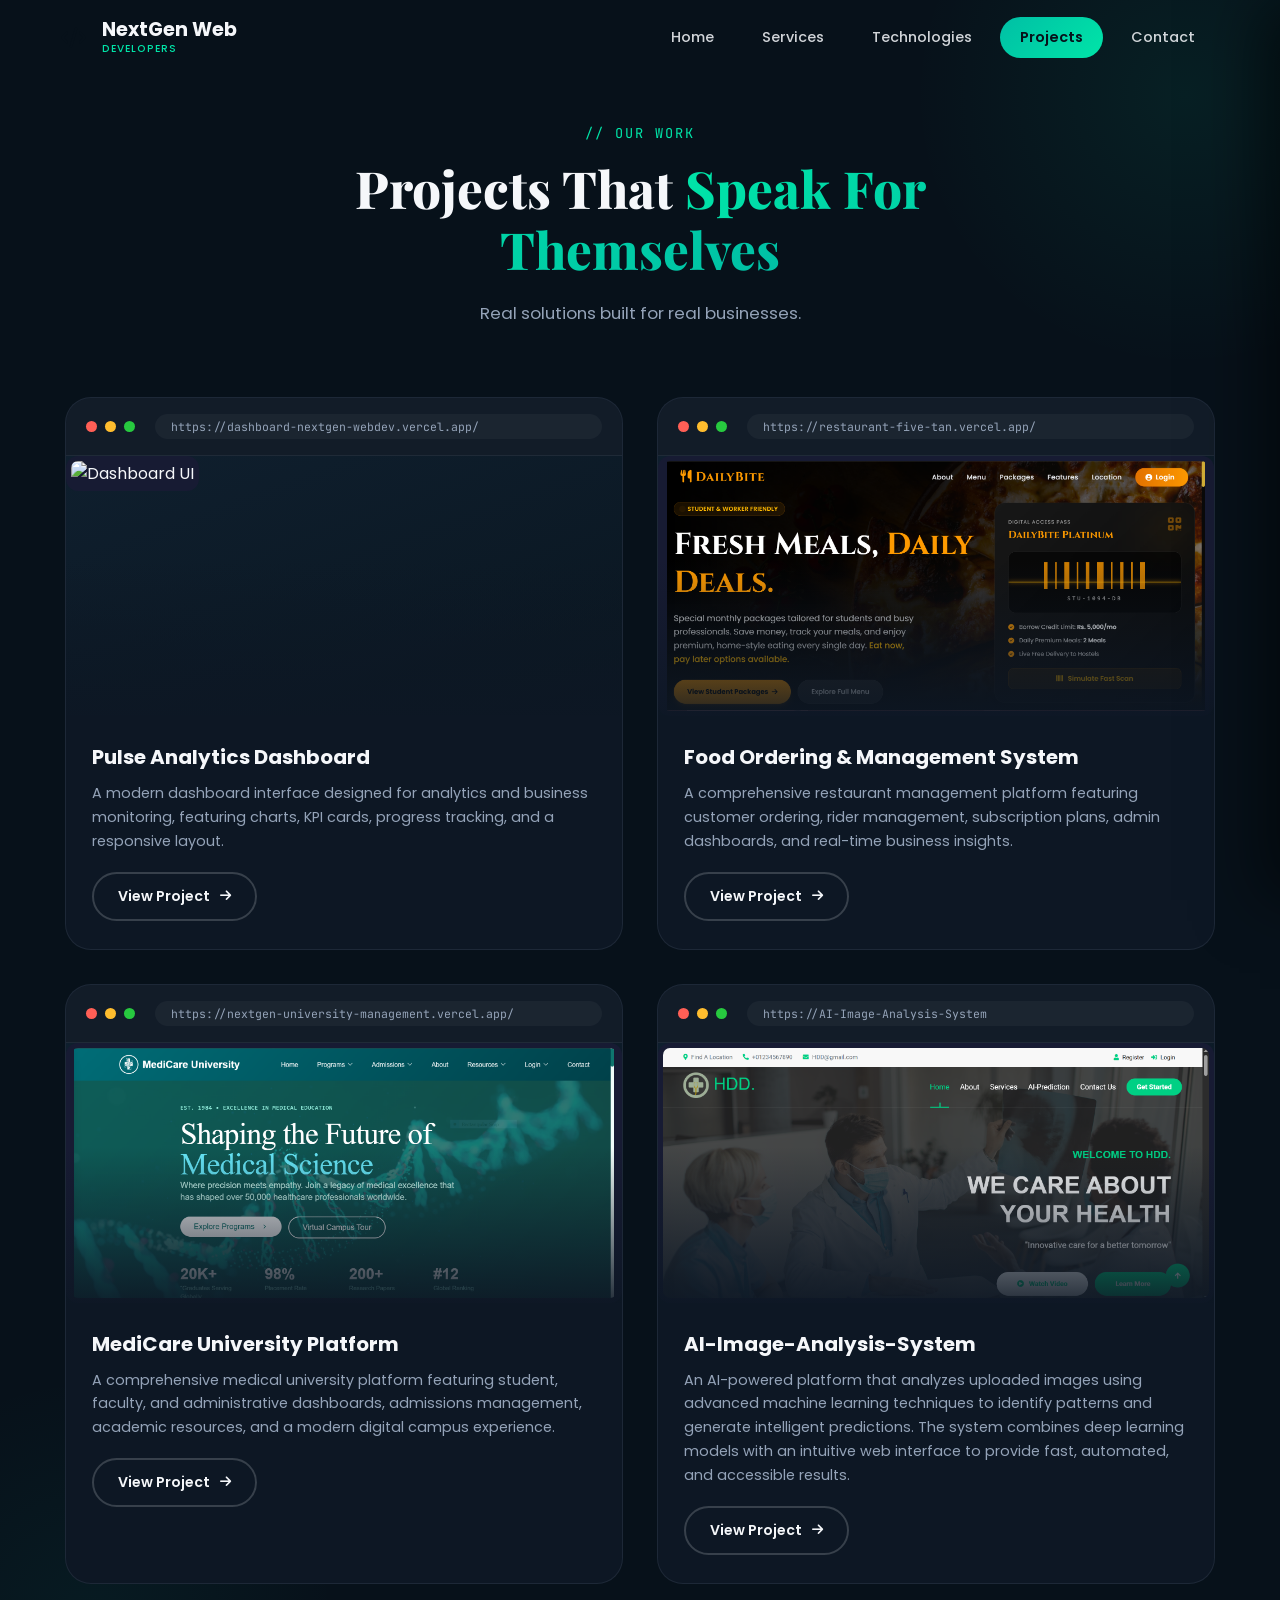
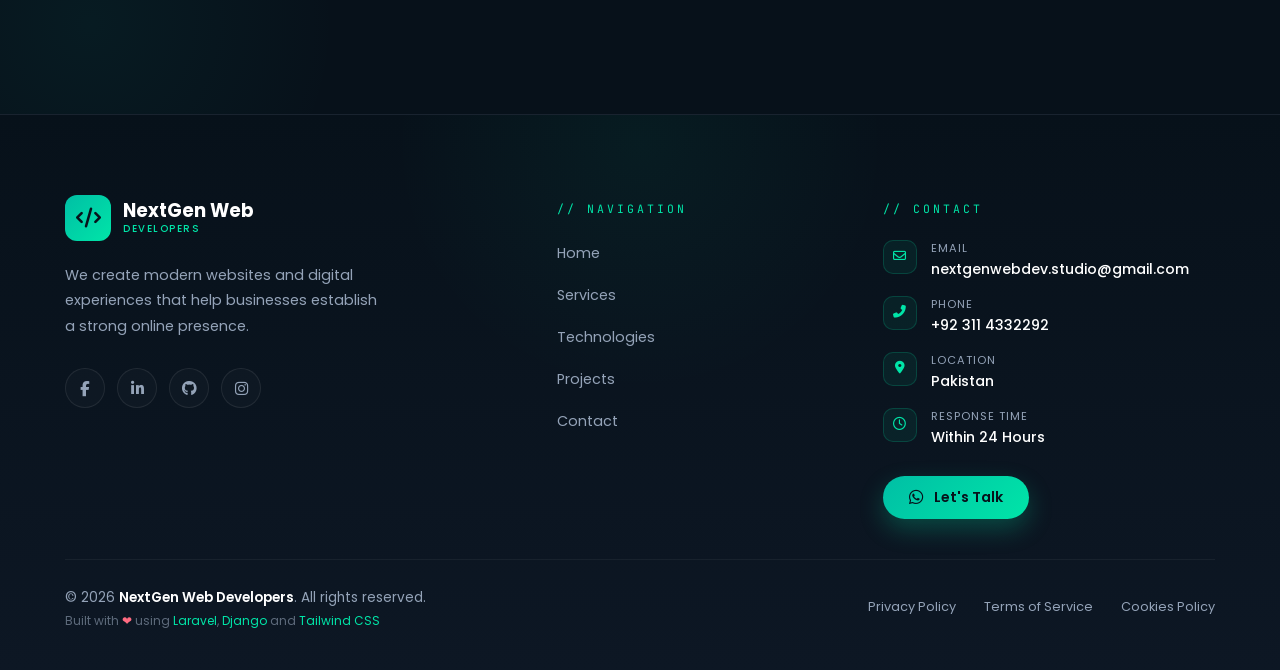
==== commit de86f09b: "Update projects.html" ====
--- a/projects.html
+++ b/projects.html
@@ -49,11 +49,11 @@
             <!-- Right Section -->
             <div class="nav-right">
                 <ul class="nav-links" id="navLinks">
-                    <li><a href="index1.html" >Home</a></li>
-                    <li><a href="index1.html">Services</a></li>
-                    <li><a href="index1.html">Technologies</a></li>
+                    <li><a href="index.html" >Home</a></li>
+                    <li><a href="index.html">Services</a></li>
+                    <li><a href="index.html">Technologies</a></li>
                     <li><a href="projects.html"  class="active">Projects</a></li>
-                    <li><a href="index1.html">Contact</a></li>
+                    <li><a href="index.html">Contact</a></li>
                 </ul>
     
                 <p id="searchBtn">
@@ -90,16 +90,16 @@
         </div>
     
         <ul class="sidebar-nav">
-            <li><a href="index1.html"><span><i class="fas fa-home"
+            <li><a href="index.html"><span><i class="fas fa-home"
                             style="margin-right:12px;color:#00E5A8;"></i>Home</span></a></li>
 
-            <li><a href="index1.html"><span><i class="fas fa-layer-group" style="margin-right:12px;color:#00E5A8;"></i>Services</span></a></li>
+            <li><a href="index.html"><span><i class="fas fa-layer-group" style="margin-right:12px;color:#00E5A8;"></i>Services</span></a></li>
     
             <li><a href="projects.html"  class="active"><span><i class="fas fa-briefcase"
                             style="margin-right:12px;color:#00E5A8;"></i>Projects</span></a></li>
-            <li><a href="index1.html"><span><i class="fas fa-user" style="margin-right:12px;color:#00E5A8;"></i>About</span></a>
+            <li><a href="index.html"><span><i class="fas fa-user" style="margin-right:12px;color:#00E5A8;"></i>About</span></a>
             </li>
-            <li><a href="index1.html"><span><i class="fas fa-envelope" style="margin-right:12px;color:#00E5A8;"></i>Contact</span></a>
+            <li><a href="index.html"><span><i class="fas fa-envelope" style="margin-right:12px;color:#00E5A8;"></i>Contact</span></a>
             </li>
         </ul>
     
@@ -213,18 +213,16 @@
                         <span class="browser-dot red"></span>
                         <span class="browser-dot yellow"></span>
                         <span class="browser-dot green"></span>
-                        <span class="browser-url">https://heart-anomaly-detection.vercel.app/</span>
+                        <span class="browser-url">https://AI-Image-Analysis-System</span>
                     </div>
                     <div class="project-shot">
                     <img src="images/ai.PNG" alt="Dashboard UI" class="project-image">
                     </div>
                     <div class="project-info">
-                        <h3>Heart Anomaly Detection System</h3>
-                        <p>An AI-powered healthcare platform that analyzes ECG images to predict potential heart anomalies and disease risks. The
-                        system combines deep learning models with an intuitive web interface to provide fast, accurate, and accessible cardiac
-                        assessments.</p>
+                        <h3>AI-Image-Analysis-System</h3>
+                        <p>An AI-powered platform that analyzes uploaded images using advanced machine learning techniques to identify patterns and generate intelligent predictions. The system combines deep learning models with an intuitive web interface to provide fast, automated, and accessible results.</p>
                         
-                        <a href="https://heart-anomaly-detection.vercel.app/" class="view-project-btn">View Project <i class="fas fa-arrow-right"></i></a>
+                        <a href="" class="view-project-btn">View Project <i class="fas fa-arrow-right"></i></a>
                     </div>
                 </div>
     
@@ -264,7 +262,7 @@
                 <div class="ngwf-nav ngwf-reveal" style="transition-delay: 0.12s;">
                     <span class="ngwf-label">// Navigation</span>
                     <ul>
-                        <li><a href="#home">Home</a></li>
+                        <li><a href="index.html">Home</a></li>
                         <li><a href="#services">Services</a></li>
                         <li><a href="#technologies">Technologies</a></li>
                         <li><a href="projects.html">Projects</a></li>
@@ -343,4 +341,4 @@
     <script src="contact1.js"></script>
 
 </body>
-</html>+</html>
--- a/style1.css
+++ b/style1.css
@@ -66,27 +66,49 @@
             box-shadow: 0 15px 40px rgba(0, 0, 0, 0.35);
         }
 
-        .logo {
-            display: flex;
-            align-items: center;
-            gap: 12px;
-            text-decoration: none;
-            flex-shrink: 0;
-        }
-
-        .logo-icon {
-            width: 45px;
-            height: 45px;
-            background: linear-gradient(135deg, var(--secondary), var(--primary));
-            border-radius: 12px;
-            display: flex;
-            align-items: center;
-            justify-content: center;
-            transition: all 0.3s ease;
-            flex-shrink: 0;
-            overflow: hidden;
-        }
-
+        /* Container spacing: reduce gap from 12px to 6px */
+.logo {
+    display: flex;
+    align-items: center;
+    gap: 6px; /* Tightens space between icon and text */
+    text-decoration: none;
+    flex-shrink: 0;
+}
+
+/* Logo icon wrapper: increase size from 45px to 55px */
+.logo-icon {
+    width: 55px;  /* Increased size */
+    height: 55px; /* Increased size */
+    background: transparent !important;
+    border-radius: 0;
+    display: flex;
+    align-items: center;
+    justify-content: center;
+    transition: all 0.3s ease;
+    flex-shrink: 0;
+    overflow: hidden;
+}
+
+/* Image scaling inside logo container */
+.nav-logo-img {
+    width: 100%;
+    height: 100%;
+    object-fit: contain;
+    display: block;
+}
+
+/* Adjustments when scrolled */
+.navbar-wrapper.scrolled .logo-icon { 
+    width: 48px; 
+    height: 48px; 
+}
+
+/* Mobile Sidebar Logo Sizing */
+.sidebar-header .logo-icon { 
+    width: 48px; 
+    height: 48px; 
+    background: transparent !important;
+}
         .navbar-wrapper.scrolled .logo-icon { width: 40px; height: 40px; border-radius: 10px; }
 
         .logo-icon i { font-size: 1.3rem; color: #07111A; }
@@ -4165,4 +4187,4 @@
                 gap: 20px;
                 flex-wrap: wrap;
             }
-        }+        }
